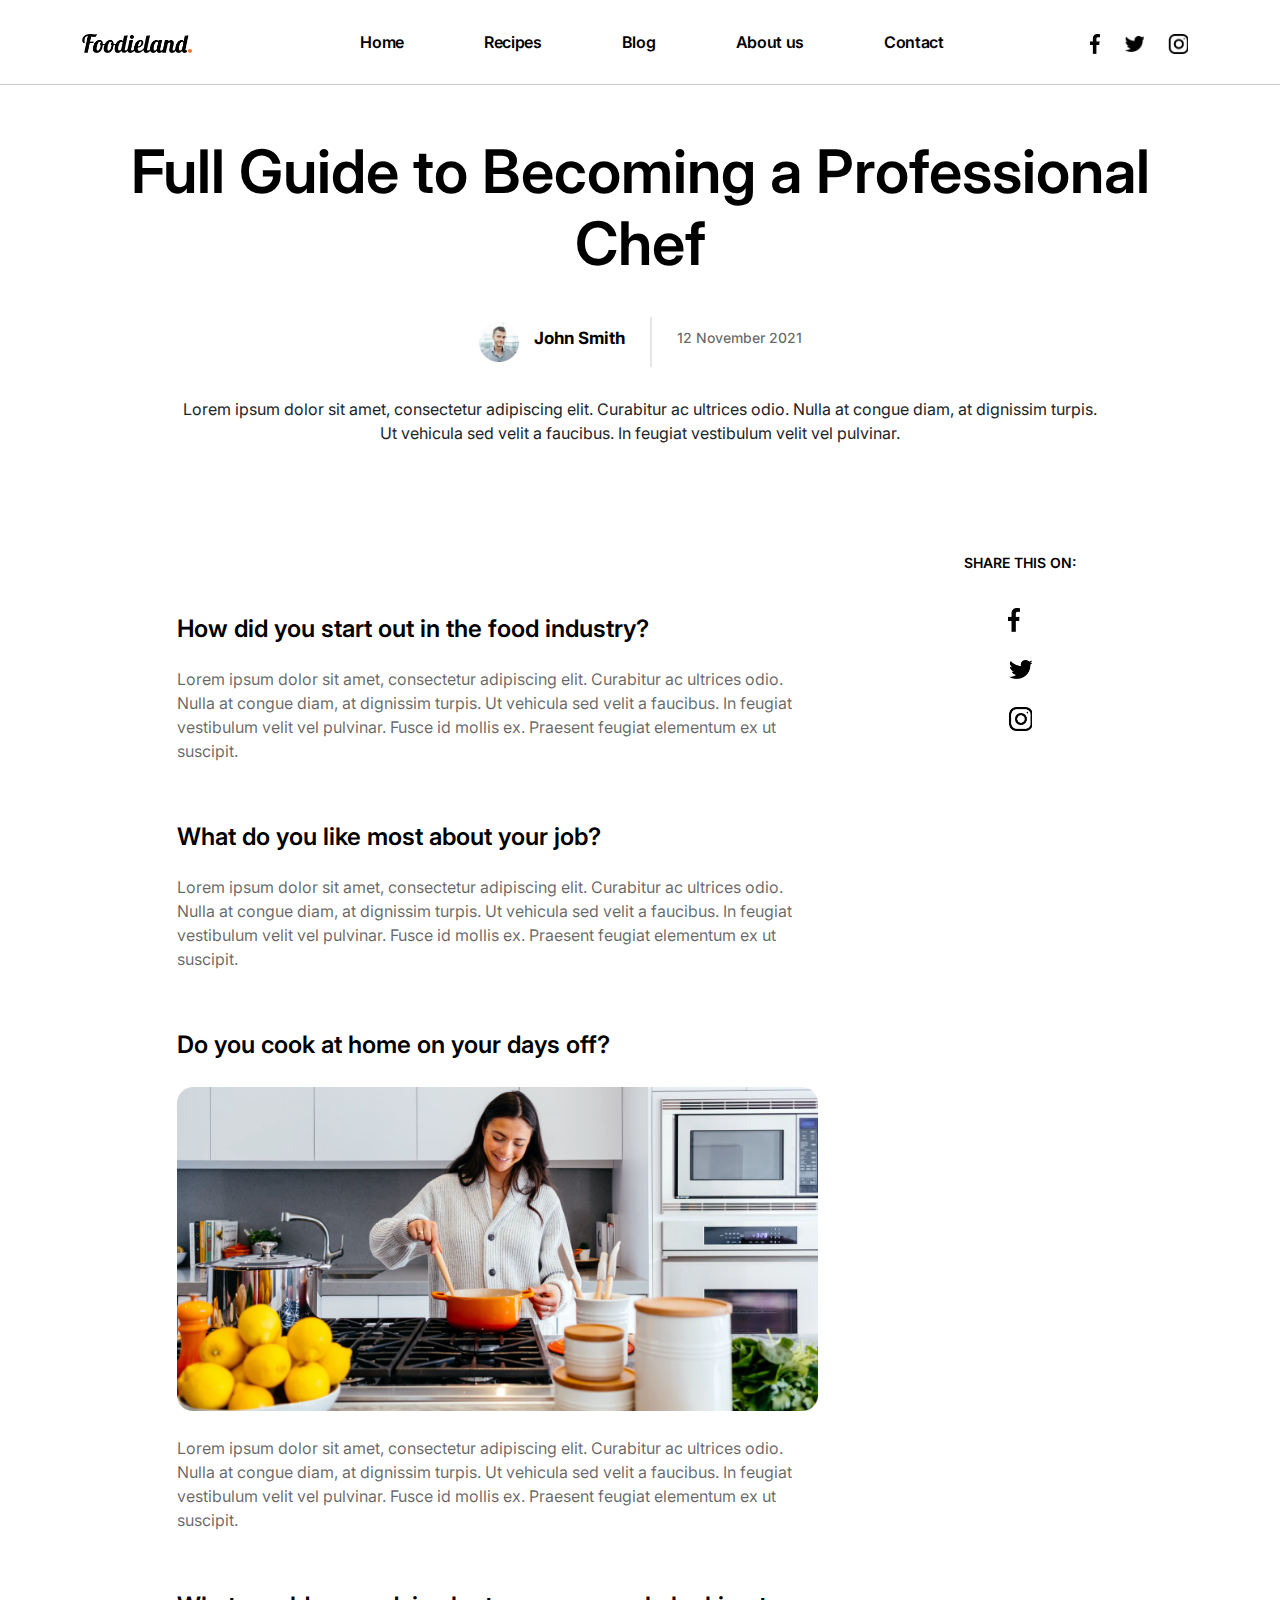
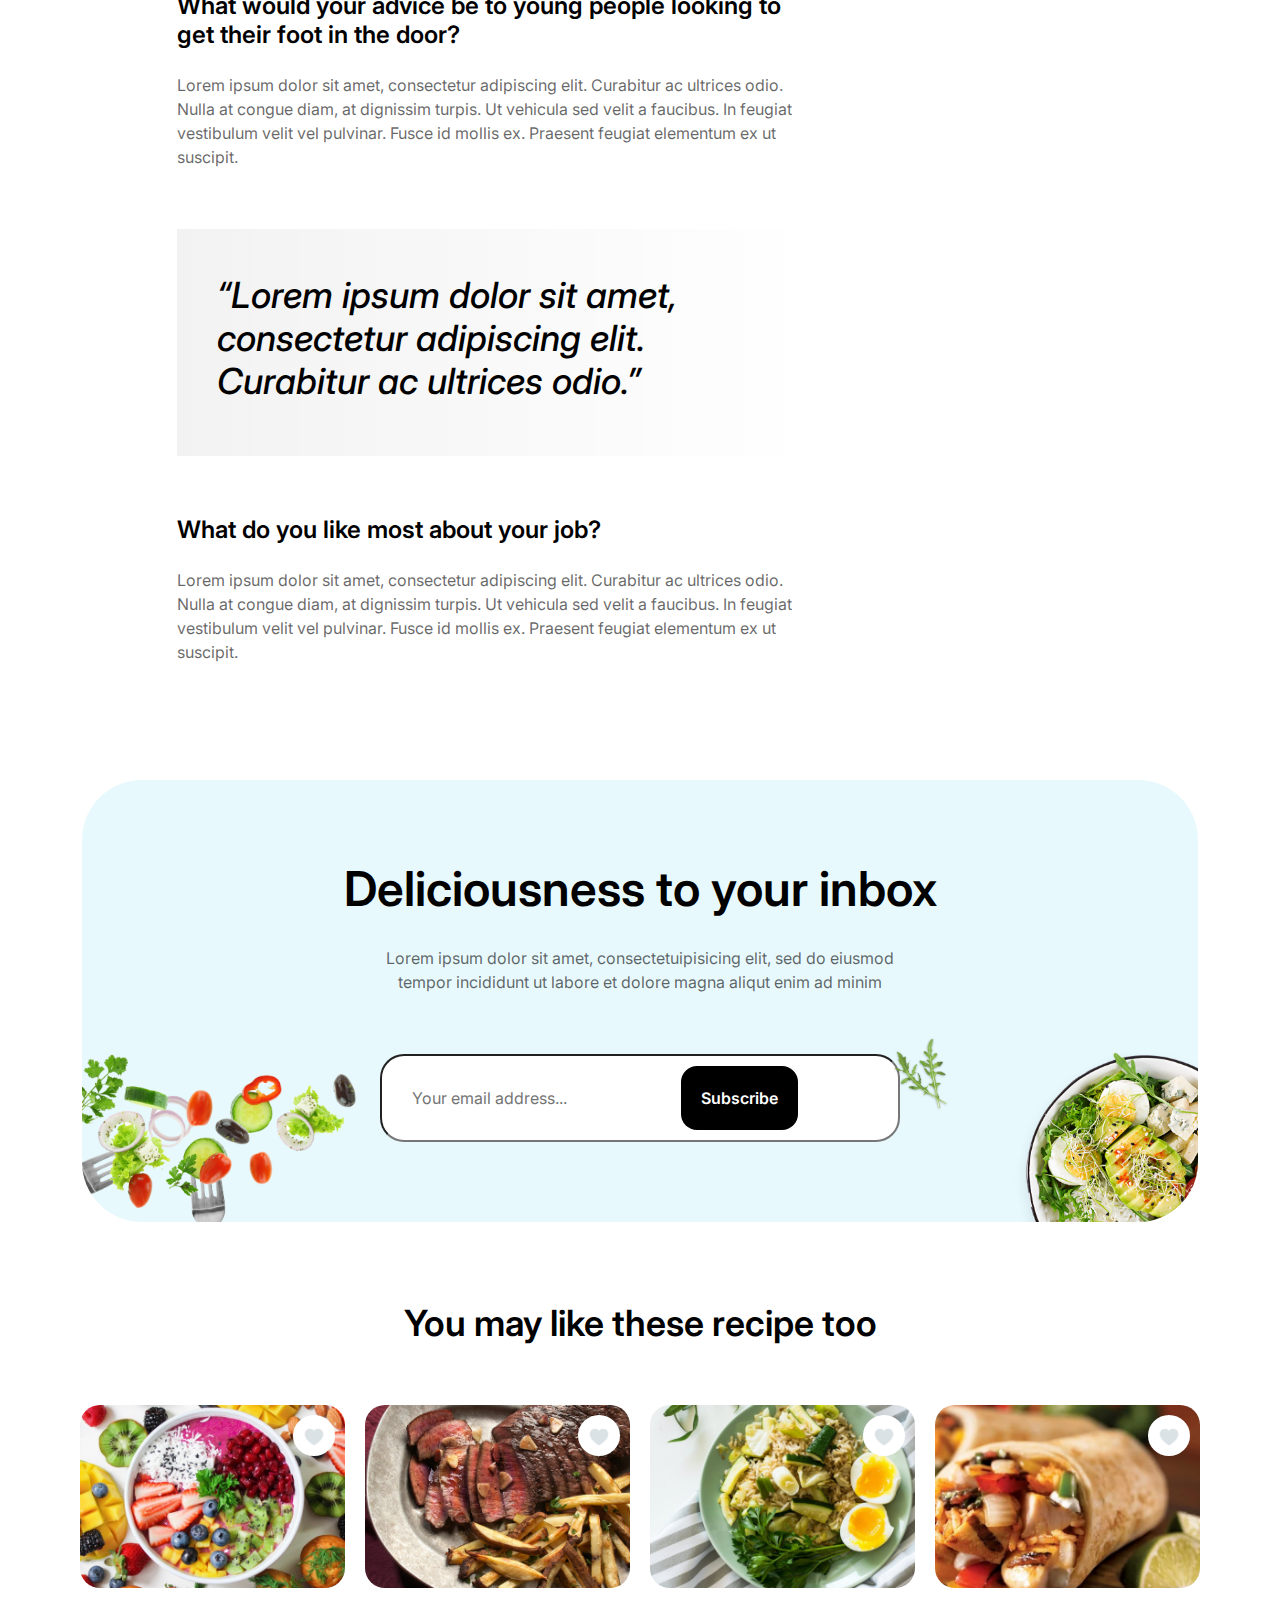
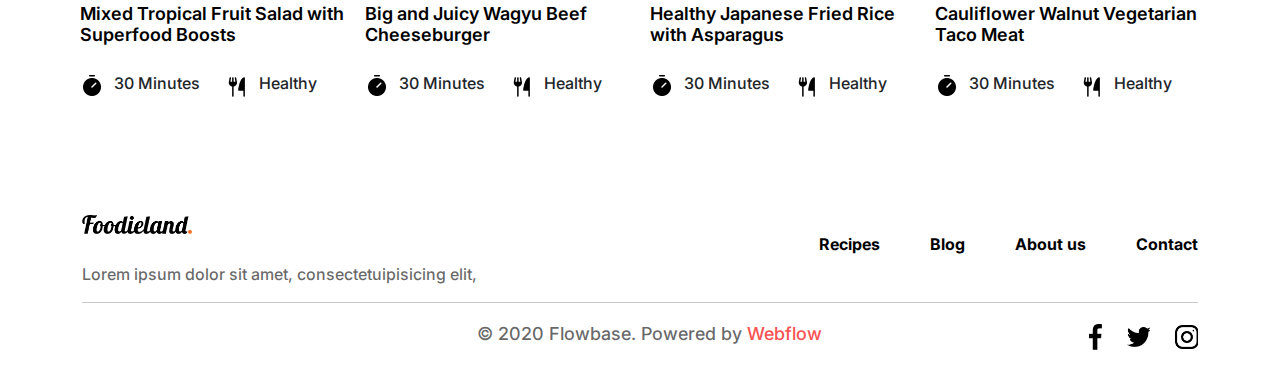
==== about.html @ f874d100 "Initialize commit" ====
<!DOCTYPE html>
<html lang="en">
<head>
    <meta charset="UTF-8">
    <meta http-equiv="X-UA-Compatible" content="IE=edge">
    <meta name="viewport" content="width=device-width, initial-scale=1.0">
    <title>Foodieland/About Us</title>
    <link href="https://unpkg.com/aos@2.3.1/dist/aos.css" rel="stylesheet">
    <link rel="stylesheet" href="./css/bootstrap.min.css">
    <link rel="stylesheet" href="./css/main.css">
</head>
<body>
    <!-- Navbar Section -->
    <nav id="navbar-section">
        <div class="container">
            <div class="navbar-part">
                <div class="navbar-logo">
                    <a href="#"><img src="./images/main-logo.png" alt=""></a>
                </div>
                <div class="navbar-items-full">
                    <ul>
                        <li>
                            <a href="index.html">Home</a>
                        </li>
                        <li>
                            <a href="recipe.html">Recipes</a>
                        </li>
                        <li>
                            <a href="blog.html">Blog</a>
                        </li>
                        <li>
                            <a href="about.html">About us</a>
                        </li>
                        <li>
                            <a href="contact.html">Contact</a>
                        </li>
                    </ul>
                </div>
                <div class="navbar-icons">
                    <img src="./images/icon-facebook.png" alt="">
                    <img src="./images/icon-twitter.png" alt="">
                    <img src="./images/icon-instagram.png" alt="">
                </div>
            </div>
        </div>
        <hr>
    </nav>
    <!-- End of Navbar Section -->
    <!-- About Hero Section -->
    <section id="about-hero-section">
        <div class="container">
            <div class="about-hero-part">
                <h2>Full Guide to Becoming a Professional Chef</h2>
                <div class="blog-list-boxes-text-past">
                    <div class="blog-list-boxes-text-photo-side">
                    <img src="./images/john-smith.png" alt="">
                    <h5>John Smith</h5>
                    </div>
                    <span></span>
                    <h6>12 November 2021</h6>
                </div>
                <p class="col-md-10">Lorem ipsum dolor sit amet, consectetur adipiscing elit. Curabitur ac ultrices odio. Nulla at congue diam, at dignissim turpis. Ut vehicula sed velit a faucibus. In feugiat vestibulum velit vel pulvinar.</p>
                <img class="men-cooking-big" src="./images/man-cooking-big-photo.png" alt="">
            </div>
        </div>
    </section>
    <!-- End of About Hero Section -->
    <!-- About Underhero Section -->
    <section id="about-underhero-section">
        <div class="container">
            <div class="about-underhero-part row">
                <div class="col-lg-1"></div>
                <div class="about-underhero-part-left col-lg-7">
                    <div class="about-underhero-part-left-full-box">
                        <div class="about-underhero-part-left-box">
                            <h2>How did you start out in the food industry?</h2>
                            <p>Lorem ipsum dolor sit amet, consectetur adipiscing elit. Curabitur ac ultrices odio. Nulla at congue diam, at dignissim turpis. Ut vehicula sed velit a faucibus. In feugiat vestibulum velit vel pulvinar. Fusce id mollis ex. Praesent feugiat elementum ex ut suscipit.</p>
                        </div>
                        <div class="about-underhero-part-left-box">
                            <h2>What do you like most about your job?</h2>
                            <p>Lorem ipsum dolor sit amet, consectetur adipiscing elit. Curabitur ac ultrices odio. Nulla at congue diam, at dignissim turpis. Ut vehicula sed velit a faucibus. In feugiat vestibulum velit vel pulvinar. Fusce id mollis ex. Praesent feugiat elementum ex ut suscipit.</p>
                        </div>
                        <div class="about-underhero-part-left-box">
                            <h2>Do you cook at home on your days off?</h2>
                            <img src="./images/woman-cooking-photo.png" alt="">
                            <p>Lorem ipsum dolor sit amet, consectetur adipiscing elit. Curabitur ac ultrices odio. Nulla at congue diam, at dignissim turpis. Ut vehicula sed velit a faucibus. In feugiat vestibulum velit vel pulvinar. Fusce id mollis ex. Praesent feugiat elementum ex ut suscipit.</p>
                        </div>
                        <div class="about-underhero-part-left-box">
                            <h2>What would your advice be to young people looking to get their foot in the door?</h2>
                            <p>Lorem ipsum dolor sit amet, consectetur adipiscing elit. Curabitur ac ultrices odio. Nulla at congue diam, at dignissim turpis. Ut vehicula sed velit a faucibus. In feugiat vestibulum velit vel pulvinar. Fusce id mollis ex. Praesent feugiat elementum ex ut suscipit.</p>
                        </div>
                        <div class="about-underhero-part-left-box about-aforizm">
                            <h3>“Lorem ipsum dolor sit amet, consectetur adipiscing elit. Curabitur ac ultrices odio.”</h3>
                        </div>
                        <div class="about-underhero-part-left-box">
                            <h2>What do you like most about your job?</h2>
                            <p>Lorem ipsum dolor sit amet, consectetur adipiscing elit. Curabitur ac ultrices odio. Nulla at congue diam, at dignissim turpis. Ut vehicula sed velit a faucibus. In feugiat vestibulum velit vel pulvinar. Fusce id mollis ex. Praesent feugiat elementum ex ut suscipit.</p>
                        </div>
                    </div>
                </div>
                <div class="about-underhero-part-right col-lg-4">
                    <h2>SHARE THIS ON:</h2>
                    <div class="about-three-icons">
                        <img src="./images/icon-facebook.png" alt="">
                        <img src="./images/icon-twitter.png" alt="">
                        <img src="./images/icon-instagram.png" alt="">
                    </div>
                </div>
            </div>
        </div>
    </section>
    <!-- End of About Underhero Section -->
    <!-- Main Over Footer -->
    <section id="main-over-footer-section">
        <div class="container">
            <div class="main-over-footer-part">
                <div class="main-over-footer-part-full">
                    <h2>Deliciousness to your inbox</h2>
                    <p class="col-lg-6">Lorem ipsum dolor sit amet, consectetuipisicing elit, sed do eiusmod tempor incididunt ut labore et dolore magna aliqut enim ad minim </p>
                    <div class="main-over-footer-part-input-box">
                        <input type="text" placeholder="Your email address...">
                        <a href="#">Subscribe</a>
                    </div>
                    <div class="main-over-footer-part-photo">
                        <img src="./images/over-footer-left.png" alt="">
                        <img src="./images/over-footer-barg.png" alt="">
                        <img src="./images/over-footer-right.png" alt="">
                    </div>
                </div>
            </div>
        </div>
    </section>
    <!-- End of Main Over Footer -->
    <!-- Main Delicious Recipe Section -->
     <section id="main-delicious-recipe-section">
        <div class="container">
            <div class="main-dilicious-recipe-part">
                <h2 class="recipe-main-delicious-text">You may like these recipe too</h2>
                <div class="main-delcious-food-box-full row">
                    <div class="main-delcious-food-box col-md-6 col-lg-3">
                        <div class="main-delcious-food-box-photo">
                            <img class="main-food-coll-photo" src="./images/delicious-img-1.png" alt="">
                            <div class="main-delcious-food-box-photo-like-icon" id="imgbtn2">
                                <img class="main-delcious-food-box-photo-like-photo" src="./images/heart-icon.png" alt="">
                            </div>
                        </div>
                        <h2>Mixed Tropical Fruit Salad with Superfood Boosts </h2>
                        <div class="main-delcious-food-box-icons-box-full">
                            <div class="main-delcious-food-box-icons-box-full-box">
                                <img src="./images/icon-timer.png" alt="">
                                <h6>30 Minutes</h6>
                            </div>
                            <div class="main-delcious-food-box-icons-box-full-box">
                                <img src="./images/icon-fork-knife.png" alt="">
                                <h6>Healthy</h6>
                            </div>
                        </div>
                    </div>
                    <div class="main-delcious-food-box col-md-6 col-lg-3">
                        <div class="main-delcious-food-box-photo">
                            <img class="main-food-coll-photo" src="./images/delicious-img-2.png" alt="">
                            <div class="main-delcious-food-box-photo-like-icon" id="imgbtn2">
                                <img class="main-delcious-food-box-photo-like-photo" src="./images/heart-icon.png" alt="">
                            </div>
                        </div>
                        <h2>Big and Juicy Wagyu Beef Cheeseburger</h2>
                        <div class="main-delcious-food-box-icons-box-full">
                            <div class="main-delcious-food-box-icons-box-full-box">
                                <img src="./images/icon-timer.png" alt="">
                                <h6>30 Minutes</h6>
                            </div>
                            <div class="main-delcious-food-box-icons-box-full-box">
                                <img src="./images/icon-fork-knife.png" alt="">
                                <h6>Healthy</h6>
                            </div>
                        </div>
                    </div>
                    <div class="main-delcious-food-box col-md-6 col-lg-3">
                        <div class="main-delcious-food-box-photo">
                            <img class="main-food-coll-photo" src="./images/delicious-img-3.png" alt="">
                            <div class="main-delcious-food-box-photo-like-icon" id="imgbtn2">
                                <img class="main-delcious-food-box-photo-like-photo" src="./images/heart-icon.png" alt="">
                            </div>
                        </div>
                        <h2>Healthy Japanese Fried Rice with Asparagus</h2>
                        <div class="main-delcious-food-box-icons-box-full">
                            <div class="main-delcious-food-box-icons-box-full-box">
                                <img src="./images/icon-timer.png" alt="">
                                <h6>30 Minutes</h6>
                            </div>
                            <div class="main-delcious-food-box-icons-box-full-box">
                                <img src="./images/icon-fork-knife.png" alt="">
                                <h6>Healthy</h6>
                            </div>
                        </div>
                    </div>
                    <div class="main-delcious-food-box col-md-6 col-lg-3">
                        <div class="main-delcious-food-box-photo" >
                            <img class="main-food-coll-photo" src="./images/delicious-img-4.png" alt="">
                            <div class="main-delcious-food-box-photo-like-icon" id="imgbtn2" >
                                <img class="main-delcious-food-box-photo-like-photo" src="./images/heart-icon.png" alt="">
                            </div>
                        </div>
                        <h2>Cauliflower Walnut Vegetarian Taco Meat</h2>
                        <div class="main-delcious-food-box-icons-box-full">
                            <div class="main-delcious-food-box-icons-box-full-box">
                                <img src="./images/icon-timer.png" alt="">
                                <h6>30 Minutes</h6>
                            </div>
                            <div class="main-delcious-food-box-icons-box-full-box">
                                <img src="./images/icon-fork-knife.png" alt="">
                                <h6>Healthy</h6>
                            </div>
                        </div>
                    </div>
                </div>
            </div>
        </div>
    </section>
    <!-- End of Main Delicious Recipe Section -->
    <!-- Footer Section -->
    <footer id="footer-section">
        <div class="container">
            <div class="footer-part">
                <div class="footer-part-up">
                    <div class="footer-part-up-left">
                        <a href="index.html"><img src="./images/main-logo.png" alt=""></a>
                        <h4>Lorem ipsum dolor sit amet, consectetuipisicing elit, </h4>
                    </div>
                    <div class="footer-part-up-right">
                        <ul>
                            <li>
                                <a href="recipe.html">Recipes</a>
                            </li>
                            <li>
                                <a href="blog.html">Blog</a>
                            </li>
                            <li>
                                <a href="about.html">About us</a>
                            </li>
                            <li>
                                <a href="contact.html">Contact</a>
                            </li>
                        </ul>
                    </div>
                </div>
                <hr>
                <div class="footer-part-down">
                    <span></span>
                    <span></span>
                    <h2>© 2020 Flowbase. Powered by <span>Webflow</span></h2>
                    <div class="footer-part-down-icons">
                        <img src="./images/icon-facebook.png" alt="">
                        <img src="./images/icon-twitter.png" alt="">
                        <img src="./images/icon-instagram.png" alt="">
                    </div>
                </div>
            </div>
        </div>
    </footer>
    <!-- End of Footer Section -->
    









    <script src="https://unpkg.com/aos@2.3.1/dist/aos.js"></script>
    <script>
        AOS.init({
            duration: 2400,
        });
    </script>
    <script src="./js/bootstrap.bundle.min.js"></script>
    <script src="./js/main.js"></script>
</body>
</html>
---- css/main.css ----
@import url('https://fonts.googleapis.com/css2?family=Inter:wght@100;200;300;400;500;600;700;800;900&display=swap');

* {
    margin: 0;
    padding: 0;
    box-sizing: border-box;
}

body {
    font-family: 'Inter', sans-serif;
    font-style: normal;
    font-weight: 400;
}

           /* FIRST PAGE START HOME PAGE */
/* Navbar Section */
.navbar-part {
    display: flex;
    align-items: center;
    justify-content: space-between;
    padding: 30px 0 30px 0 ;
}

.navbar-logo img {
    width: 110px;
}

.navbar-items-full ul {
    display: flex;
    align-items: center;
    margin: 0;
}

.navbar-items-full ul li {
    list-style-type: none;
    padding: 0 40px;
}

.navbar-items-full ul li a {
    text-decoration: none;
    font-weight: 600;
    font-size: 16px;
    line-height: 19px;
    letter-spacing: -0.02em;
    color: #000;
    transition: .5s
}

.navbar-items-full ul li a:hover {
    letter-spacing: 1px;
    background: #000;
    color: #fff;
    padding: 10px 20px;
    border-radius: 10px;
}

.navbar-icons img {
    width: 20px;
    margin: 0 10px;
}

.navbar-icons img:first-child {
    width: 10px;
}

#navbar-section hr {
    margin: 0;
}

@media (max-width:767px) {
    .navbar-part {
        flex-direction: column;
        padding: 10px 0 20px 0 ;
    }
    
    .navbar-logo img {
        width: 200px;
    }
    
    .navbar-items-full ul {
        padding: 15px 0;
        flex-direction: column
    }
    
    .navbar-items-full ul li {
        padding: 0 10px;
    }
    
    .navbar-items-full ul li a:hover {
        letter-spacing:none;
        padding: 5px 8px;
    }
}

@media (min-width:768px) and (max-width:1080px) {
    .navbar-part {
        flex-direction: column;
    }
    
    .navbar-logo img {
        width: 220px;
    }
    
    .navbar-items-full ul {
        margin: 20px 0 20px 0;
    }
    
    .navbar-items-full ul li {
        padding: 0 37px;
    }
    
    .navbar-items-full ul li a:hover {
        padding: 10px 10px;
    }
    
    .navbar-icons img {
        margin: 0 25px;
    }
}
/* End of Navbar Section */
/* Hero Section */
#hero-section {
    padding-top: 50px;
}

.hero-part {
    position: relative; 
    background: #E7FAFE;
    border-radius: 60px;
}

.round-hero-image {
    width: 160px;
    height: 130px;
    position: absolute;
    left: 45%;
    top: 40px;
}

.hero-part-left {
    padding: 50px 0 0 50px;
}

.hot-recipe-hero-left {
    display: flex;
    align-items: center;
    background: #fff;
    border-radius: 20px;
    width: 150px;
    padding: 10px 15px;
}

.hot-recipe-hero-left img {
    width: 24px;
    margin-right: 10px;
}

.hot-recipe-hero-left h6 {
    font-weight: 600;
    font-size: 14px;
    color: #000000;
    margin-top: 5px;
}

.hero-part-left h2 {
    font-weight: 600;
    font-size: 64px;
    color: #000000;
    padding: 30px 0 20px 0;
}

.hero-part-left p {
    font-size: 16px;
    color: rgba(0, 0, 0, 0.6);
    margin: 0;
}

.two-icons-full-hero-left {
    display: flex;
    align-items: center;
    padding: 20px 0 100px 0;
}

.two-icons-full-hero-left img {
    width: 24px;
    margin-right: 10px;;
}

.icon-text-hero {
    display: flex;
    align-items: center;
    background: rgba(0, 0, 0, 0.05);
    border-radius: 30px;
    padding: 10px 20px;
    transition: .3s
}

.icon-text-hero:hover {
    background: rgba(0, 0, 0, 0.2);
}

.icon-text-hero h6 {
    font-weight: 500;
    font-size: 14px;
    color: rgba(0, 0, 0, 0.6);
    margin-top: 5px;
}

.icon-text-hero:last-child {
    margin-left: 20px
}

.hero-left-past {
    display: flex;
    justify-content: space-between;
    align-items: center;
}

.person-box {
    display: flex;
    align-items: center;
}

.person-box img {
    width: 60px;
    margin-right: 20px;;
}

.person-box h3 {
    font-weight: 700;
    font-size: 16px;
    color: #000000;
}

.person-box h5 {
    font-weight: 500;
    font-size: 14px;
    color: rgba(0, 0, 0, 0.6);
}

.view-recipe-hero-right {
    background: #000;
    display: flex;
    align-items: center;
    padding: 15px 30px;
    border-radius: 16px;
    margin-right: 50px;;
}

.view-recipe-hero-right h3 {
    font-weight: 600;
    font-size: 14px;
    color: #FFFFFF;
    margin-top: 5px;
}

.view-recipe-hero-right img {
    width: 24px;
    margin-left: 10px;
}

.hero-part-right img {
    width: 660px;
}

@media(max-width:767px) {
    #hero-section {
        padding-top: 20px;
    }
    
    .hero-part {
        height: 950px;
    }
    
    .round-hero-image {
        width: 130px;
        height: 100px;
        left: 65%;
        top: 30px;
    }
    
    .hero-part-left {
        padding: 40px 0 0 20px;
    }
    
    .hero-part-left h2 {
        font-size: 44px;
        padding: 60px 0 20px 0;
    }
    
    .two-icons-full-hero-left {
        padding: 20px 0 50px 0;
    }
    
    .view-recipe-hero-right {
        padding: 10px 10px;
        margin-right: 20px;;
    }
    
    .hero-part-right img {
        width: 100%;
        border-radius: 50px;
        margin-top: 30px;
    }
}

@media(min-width:768px) and (max-width:1080px) {
    #hero-section {
        padding-top: 30px;
    }

    .hero-part {
        height: 1340px;
    }
    
    .round-hero-image {
        width: 140px;
        height: 120px;
        left: 78%;
        top: 30px;
    }
    
    .hero-part-left {
        padding: 50px 0 0 30px;
    }
    
    .hero-part-left p {
        font-size: 20px;
    }
    
    .two-icons-full-hero-left {
        padding: 35px 0 50px 0;
    }
    
    .person-box h3 {
        font-size: 18px;
    }
    
    .person-box h5 {
        font-size: 16px;
    }
    .hero-part-right img {
        width: 100%;
        border-radius: 50px;
        margin-top: 20px;
    }
}
/* End of Hero Section */
/* Main Category Section */
#main-category-section {
    padding-top: 80px;
}

.main-category-top-texts {
    display: flex;
    align-items: center;
    justify-content: space-between;
}

.main-category-top-texts h2 {
    font-weight: 600;
    font-size: 48px;
    color: #000000;
}

.main-category-top-texts a {
    font-weight: 600;
    font-size: 16px;
    color: #000000;
    text-decoration: none;
    background: #E7F9FD;
    padding: 20px 25px;
    border-radius: 16px;
    transition: .5s
}

.main-category-top-texts a:hover {
    background: rgba(0, 0, 0, 0.3);
    color: #fff;
    letter-spacing: 0.5px;
}

.category-img-text-box-full{
    display: flex;
    align-items: center;
    justify-content: space-between;
    padding-top: 60px;

}
.category-img-text-box {
    padding: 0px 20px;
    border-radius: 30px;
    width: 170px;
    transition: .5s
}

.category-img-text-box:hover {
    transform: translateY(-30px)
}

.category-img-text-box:nth-child(1) {
    background: linear-gradient(180deg, rgba(112, 130, 70, 0) 0%, rgba(112, 130, 70, 0.1) 100%);
}
.category-img-text-box:nth-child(1):hover {
    background: linear-gradient(180deg, rgba(112, 130, 70, 0) 0%, rgba(112, 130, 70, 0.5) 100%);
}

.category-img-text-box:nth-child(2) {
    background: linear-gradient(180deg, rgba(108, 198, 63, 0) 0%, rgba(108, 198, 63, 0.1) 100%);
}
.category-img-text-box:nth-child(2):hover {
    background: linear-gradient(180deg, rgba(108, 198, 63, 0) 0%, rgba(108, 198, 63, 0.5) 100%);
}

.category-img-text-box:nth-child(3) {
    background: linear-gradient(180deg, rgba(204, 38, 27, 0) 0%, rgba(204, 38, 27, 0.1) 100%);
}
.category-img-text-box:nth-child(3):hover {
    background: linear-gradient(180deg, rgba(204, 38, 27, 0) 0%, rgba(204, 38, 27, 0.5) 100%);
}

.category-img-text-box:nth-child(4) {
    background: linear-gradient(180deg, rgba(240, 158, 0, 0) 0%, rgba(240, 158, 0, 0.1) 100%);
}
.category-img-text-box:nth-child(4):hover {
    background: linear-gradient(180deg, rgba(240, 158, 0, 0) 0%, rgba(240, 158, 0, 0.5) 100%);
}

.category-img-text-box:nth-child(5) {
    background: linear-gradient(180deg, rgba(0, 0, 0, 0) 0%, rgba(0, 0, 0, 0.05) 100%);
}
.category-img-text-box:nth-child(5):hover {
    background: linear-gradient(180deg, rgba(0, 0, 0, 0) 0%, rgba(0, 0, 0, 0.5) 100%);
}

.category-img-text-box:nth-child(6) {
    background: linear-gradient(180deg, rgba(0, 0, 0, 0) 0%, rgba(0, 0, 0, 0.05) 100%);
}
.category-img-text-box:nth-child(6):hover {
    background: linear-gradient(180deg, rgba(0, 0, 0, 0) 0%, rgba(0, 0, 0, 0.5) 100%);
}

.category-img-text-box img {
    width: 100px;
    display: flex;
    justify-content: flex-end;
    margin: 0 auto;
}

.category-img-text-box h6 {
    font-weight: 600;
    font-size: 18px;
    color: #000000;
    padding-top: 40px;
    text-align: center;
}

@media(max-width:767px) {
    #main-category-section {
        padding-top: 30px;
    }
    
    .main-category-top-texts {
        flex-direction: column;
    }
    
    .main-category-top-texts h2 {
        padding-bottom: 20px;
        font-size: 45px;
    }

    .category-img-text-box-full{
        padding-top: 0px;
    
    }
    .category-img-text-box {
        width: 150px;
        margin: 35px 20px 0 20px;
    }
    
    .category-img-text-box:hover{
        transform: translateY(0)
    }

    .category-img-text-box img {
        width: 100px;
        display: flex;
        justify-content: flex-end;
        margin: 0 auto;
    }
    
    .category-img-text-box h6 {
        font-weight: 600;
        font-size: 18px;
        color: #000000;
        padding-top: 40px;
        text-align: center;
    }
}

@media(min-width:767px) and (max-width:1080px) {
    #main-category-section {
        padding-top: 50px;
    }
    
    .main-category-top-texts h2 {
        font-size: 40px;
    }
    
    .category-img-text-box-full{
        padding-top: 10px;
    
    }
    .category-img-text-box {
        width: 30%;
        margin-top: 70px;
    }
    
    .category-img-text-box:hover {
        transform: translateY(0)
    }
}
/* End of Main Category Section */
/* Main Food Collection Section */
#main-food-collection-section {
    padding-top: 80px;
}

.main-food-collection-top-text {
    text-align: center;
    display: flex;
    justify-content: center;
}

.main-food-collection-top-text h2 {
    font-weight: 600;
    font-size: 48px;
    color: #000000;
}

.main-food-collection-top-text p {
    font-size: 16px;
    color: rgba(0, 0, 0, 0.6);
    padding: 10px 0 0 0;
}

.main-food-collection-list-full {
    padding-top: 20px;
    display: flex;
    justify-content: space-between
}

.main-food-collection-list-box {
    background: #E7F9FD;
    position: relative;
    width: 395px;
    background: linear-gradient(180deg, rgba(231, 249, 253, 0) 0%, #E7F9FD 100%);
    border-radius: 30px;
    margin-top: 40px;
} 

.main-food-collection-list-box:nth-child(6) {
    background: none;
}

.main-food-collection-list-box-like-icon {
    background: #fff;
    padding: 10px;
    border-radius: 50%;
    display: inline-block;
    position: absolute;
    top: 12px;
    right: 23px;
}

.like-icon{
    width: 24px !important;
}

.main-food-collection-list-box h2 {
    font-weight: 600;
    font-size: 24px;
    color: #000000;
    padding: 15px 0 0px 0 ;
}

.main-food-coll-photo {
    width: 370px;
    border-radius: 20px;
}

.maind-food-coll-ads-img {
    width: 395px;
    height: 395px;
}

.main-food-collection-list-box-icon-text-box-full {
    display: flex;
    align-items: center;
}

.main-food-collection-list-box-icon-text-box {
    display: flex;
    align-items: center;
    padding: 10px 0 20px 0 
}

.main-food-collection-list-box-icon-text-box:nth-child(2) {
    margin-left: 30px;
}

.main-food-collection-list-box-icon-text-box img {
    width: 24px;
    margin-right: 10px;
}

.main-food-collection-list-box-icon-text-box h6 {
    font-weight: 500;
    font-size: 14px;
    color: rgba(0, 0, 0, 0.6);
    margin-top: 5px;
}

@media(max-width:767px) {
    .main-food-collection-list-full {
        padding-top: 0px;
    }

    .main-food-collection-list-box:nth-child(6) {
        display: none;
    }

    .main-food-collection-top-text h2 {
        font-size: 46px;
    }
}

@media(min-width:768px) and (max-width:1080px) {
    #main-food-collection-section {
        padding-top: 60px;
    }
    
    .main-food-collection-top-text p {
        padding: 20px 0 0 0;
    }
    
    .main-food-collection-list-full {
        padding-top: 0px;
    }
    
    .main-food-collection-list-box {
        width: 48%;
    } 
    
    .main-food-collection-list-box:nth-child(6) {
        display: none;
    }
    
    .main-food-collection-list-box img {
        width: 100%;
    }
    
    .main-food-collection-list-box-icon-text-box img {
        width: 24px;
    }
}
/* End of Main Food Collection Section */
/* Main Text Photo Section */
#main-text-photo-section {
    padding-top: 80px
}

.main-text-photo-part {
    display: flex;
    align-items: center;
}
.main-text-photo-part-left h2 {
    font-weight: 600;
    font-size: 50px;
    color: #000000;
    margin: 0;
}

.main-text-photo-part-left p {
    font-size: 16px;
    color: rgba(0, 0, 0, 0.6);
    margin: 20px 0 70px 0 ;
}

.main-text-photo-part-left a {
    background: #000;
    text-decoration: none;
    color: #fff;
    padding: 20px 50px;
    border-radius: 16px;
    font-size: 14px;
    font-weight: 600;
    transition: .5s
}

.main-text-photo-part-left a:hover {
    background: #494d4e49;
    color: #000;
    font-weight: 900

}

.main-text-photo-part-right {
    background: linear-gradient(180deg, rgba(231, 249, 253, 0) 0%, #E7F9FD 100%);
    border-radius: 30px;
    position: relative;
    padding:  0 50px;
}

.main-text-photo-part-right-main-image img{
    width: 600px ;
}

.main-text-photo-part-right-absolute-images img {
    position: absolute;
}

.main-text-photo-part-right-absolute-images img:nth-child(1) {
    top: 100px;
    left: 120px;
    width: 70px;
}
.main-text-photo-part-right-absolute-images img:nth-child(2) {
    top: 30%;
    right: 30px;
    width: 70px;
}
.main-text-photo-part-right-absolute-images  img:nth-child(3) {
    top: 105px;
    right: 140px;
    width: 50px;
}
.main-text-photo-part-right-absolute-images img:nth-child(4) {
    width: 50px;
    bottom: 15%;
    left: -15px;;
}

@media(max-width:767px) {
    #main-text-photo-section {
        padding-top: 30px
    }

    .main-text-photo-part-left{
        text-align: center
    }

    .main-text-photo-part-left h2 {
        font-size: 35px;
    }
    
    .main-text-photo-part-left p {
        margin: 20px 0 50px 0 ;
    }

    .main-text-photo-part-left a {
        padding: 15px 30px;
    }

    .main-text-photo-part-right {
        margin-top: 30px;
    }
    
    .main-text-photo-part-right-main-image img{
        width: 100% 
    }

    .main-text-photo-part-right-absolute-images img:nth-child(1) {
        top: 20px;
        left: 50px;
        width: 50px;
    }
    .main-text-photo-part-right-absolute-images img:nth-child(2) {
        top: 40%;
        right: 30px;
        width: 40px;
    }
    .main-text-photo-part-right-absolute-images  img:nth-child(3) {
        top: 25px;
        right: 70px;
        width: 40px;
    }
    .main-text-photo-part-right-absolute-images img:nth-child(4) {
        width: 40px;
        bottom: 10%;
        left: 40px;
    }   
}

@media(min-width:768px) and (max-width:1080px) {
    #main-text-photo-section {
        padding-top: 50px
    }

    .main-text-photo-part {
        text-align: center;
    }
    
    .main-text-photo-part-left p {
        margin: 20px 0 60px 0 ;
        font-size: 24px;
    }
    
    .main-text-photo-part-left a {
        font-size: 18px;
    }
    
    .main-text-photo-part-right {
        margin-top: 30px;
    }

    .main-text-photo-part-right-absolute-images img:nth-child(2) {
        top: 40%;
    }

    .main-text-photo-part-right-absolute-images img:nth-child(4) {
        left: 40px;;
    }
}
/* End of Main Text Photo Section */
/* Main Insta Section */
#main-insta-section {
    margin-top: 50px;
    padding:50px 0;
    background: linear-gradient(180deg, rgba(231, 249, 253, 0) 0%, #E7F9FD 100%);
}

.main-insta-part-top-text h2 {
    font-weight: 600;
    font-size: 48px;
    color: #000000;
    text-align: center
}

.main-insta-part-top-text p {
    font-size: 16px;
    color: rgba(0, 0, 0, 0.6);
    text-align: center;
    padding-top: 20px;
    margin: 0 auto;
}

.main-insta-full-box {
    padding-top: 50px;
}

.main-insta-acc-name {
    display: flex;
    align-items: flex-start;
    justify-content: space-between;
    background: #fff;
}

.main-insta-acc-name-left{
    display: flex;
    align-items: center;
}

.main-insta-acc-name-left img {
    width: 30px;
    margin-left: 10px;
}

.main-insta-acc-name-left-texts-full {
    display: flex;
    align-items: flex-start;
    margin: 8px 0 0 10px;
}

.main-insta-acc-name-left-text h6{
    font-weight: 600;
    font-size: 10.0533px;
    color: #262626;
}

.main-insta-acc-name-left h5 {
    font-size: 8.50667px;
    color: #262626;
}

.main-insta-acc-name-left-texts-full img {
    width: 10px;
    margin-left: 3px;
}

.main-insta-acc-name-right h2{
    font-size: 18px;
    margin:5px 10px 0 0;
}

.main-insta-main-photo {
    position: relative;
}

.main-insta-main-photo img {
    width: 100%;
}

.main-insta-main-photo h6 {
    position: absolute;
    top: 10px;
    right: 5px;
    background: rgba(18, 18, 18, 0.7);
    border-radius: 10.0533px;
    color: #fff;
    font-size: 11px;
    padding: 5px 10px;
    font-weight: 300;
}

.main-insta-main-photo-under-box {
    background: #fff;
    padding: 10px;
}

.main-insta-main-photo-under-box-icons {
    display: flex;
    align-items: center;
    justify-content: space-between;
    padding-top: 5px;
}

.main-insta-main-photo-under-box-icons img {
    width: 18px;
}

.main-insta-main-photo-under-box-icons-left img {
    margin-right: 7px;
}

.main-insta-main-photo-under-box-icons-middle {
    display: flex;
    align-items: center;
    margin-left: -50px;
}

.three-box, .three-box-blue {
    border-radius: 50%;
    padding: 3px;
    background: rgba(0, 0, 0, 0.15);
    margin: 0px 2px;
}

.three-box-blue {
    background: #3897F0;
}

.main-insta-main-photo-under-box-likes {
    display: flex;
    align-items: center;
    margin-top: 8px;
}

.main-insta-main-photo-under-box-likes img {
    width: 20px;
    margin-right: 10px;
}

.main-insta-main-photo-under-box-likes h5 {
    font-size: 12px;
    color: #262626;
    margin-top: 5px;
}

.main-insta-main-photo-under-box-likes h5 span {
    color: #000;
    font-weight: 700;
}

.main-insta-main-photo-under-box-texts p {
    font-weight: 600;
    font-size: 12px;
    color: #262626;
    padding: 7px 0 15px 0;
    margin: 0;
}

.main-insta-main-photo-under-box-texts p span {
    font-weight: 700;
    font-size: 13px
}

.main-insta-main-photo-under-box-texts h6 {
    font-size: 12px;
    color: rgba(0, 0, 0, 0.4);
}

.main-insta-past {
    display: flex;
    justify-content: center;
    padding-top: 80px;
}

.main-insta-past a{
    color: #fff;
    background: #000;
    padding: 20px 50px;
    text-decoration: none;
    border-radius: 16px;
    text-align: center;
    font-weight: 700;
    transition: .5s
}

.main-insta-past a:hover {
    background: #3897F0;
    color: #000;
}

.main-insta-past img {
    width: 22px;
    margin-left: 10px;
}

@media (max-width:767px) {
    #main-insta-section {
        margin-top: 20px;
        padding:20px 0 40px 0 ;
    }
    
    .main-insta-part-top-text h2 {
        font-size: 35px;
    }
    
    .main-insta-part-top-text p {
        padding-top: 10px;
    }
    
    .main-insta-full-box {
        padding-top: 10px;
    }
    
    .main-insta-box {
        margin-top: 30px;
    }
    
    .main-insta-acc-name-right h2{
        margin:5px 15px 0 0;
    }
    
    .main-insta-past {
        padding-top: 40px;
    }
    
    .main-insta-past a{
        padding: 20px 30px;
    }
}

@media(min-width:768px) and (max-width:1080px) {
    #main-insta-section {
        margin-top: 0px;
    }
    
    .main-insta-part-top-text p {
        font-size: 24px;
    }
    
    .main-insta-full-box {
        padding-top: 20px;
    }

    .main-insta-box {
        margin-top: 20px;
    }
    
    .main-insta-past {
        padding-top: 50px;
    }
    
    .main-insta-past a{
        padding: 25px 40px;
    }
}
/* End of Main Insta Section */
/* Main Delicious Recipe Section */
#main-delicious-recipe-section {
    margin-top: 80px;
}

.main-dilicious-recipe-part-main-category-top-texts {
    display: flex;
    align-items: center;
    justify-content: space-between
}

.main-dilicious-recipe-part-main-category-top-texts h2 {
    font-weight: 600;
    font-size: 40px;
    color: #000000;
}

.main-dilicious-recipe-part-main-category-top-texts p {
    font-size: 16px;
    color: rgba(0, 0, 0, 0.6);
}

.main-delcious-food-box-full  {
    margin-top: 20px;
}

.main-delcious-food-box-photo {
    position: relative;
}

.main-delcious-food-box-photo img {
    width: 100%;
    border-radius: 20px;
}

.main-delcious-food-box-photo-like-icon {
    background: #fff;
    padding: 8px 10px;
    border-radius: 50%;
    display: inline-block;
    position: absolute;
    top: 10px;
    right: 10px;
}

.main-delcious-food-box-photo-like-photo{
    width: 22px !important;
}

.main-delcious-food-box {
    margin-top: 30px;
    padding: 10px;
    transition: .5s
}

.main-delcious-food-box:hover {
    box-shadow: 0px 0px 15px 5px #c0d7ec;
}

.main-delcious-food-box h2 {
    font-weight: 600;
    font-size: 18px;
    color: #000000;
    padding: 15px 0 20px 0;
}

.main-delcious-food-box-icons-box-full, .main-delcious-food-box-icons-box-full-box {
    display: flex;
    align-items: center;
}

.main-delcious-food-box-icons-box-full-box:nth-child(2) {
    margin-left: 25px;
}

.main-delcious-food-box-icons-box-full-box img {
    width: 24px;
    margin-right: 10px;
}

@media(max-width:767px) {
    #main-delicious-recipe-section {
        margin-top: 30px;
    }
    
    .main-dilicious-recipe-part-main-category-top-texts {
        flex-direction: column;
        text-align: center;
    }
    
    .main-dilicious-recipe-part-main-category-top-texts h2 {
        padding-bottom: 10px;
    }
    
    .main-delcious-food-box-full  {
        margin-top: 0px;
    }

    .main-delcious-food-box:hover {
        box-shadow: none;
    }
    
}

@media(min-width:768px) and (max-width:1080px) {
    #main-delicious-recipe-section {
        margin-top: 50px;
    }
    
    .main-dilicious-recipe-part-main-category-top-texts {
        flex-direction: column;
        text-align: center;
    }
    
    .main-dilicious-recipe-part-main-category-top-texts h2 {
        padding-bottom: 10px;
    }
    
    .main-delcious-food-box-full  {
        margin-top: 0px;
    }

    .main-delcious-food-box {
        margin-top: 20px
    }
    .main-delcious-food-box h2 {
        padding: 15px 0 10px 0;
    }

    .main-delcious-food-box:hover {
        box-shadow: none;
    }
}
/* End of Main Delicious Recipe Section */
/* Main Over Footer */
#main-over-footer-section {
    margin-top: 100px;
}

.main-over-footer-part {
    background: #E7F9FD;
    padding: 80px 0 80px 0;
    text-align: center;
    position: relative;
    border-radius: 60px;
    border-bottom-right-radius: 60px !important;
    overflow: hidden;
}

.main-over-footer-part-full h2 {
    font-weight: 600;
    font-size: 48px;
    color: #000000;
}

.main-over-footer-part-full p {
    font-size: 16px;
    color: rgba(0, 0, 0, 0.6);
    margin: 0 auto;
    padding: 20px 0 60px 0;
}

.main-over-footer-part-input-box {
    position: relative;
}

.main-over-footer-part-input-box input {
    outline: none;
    padding: 30px;
    border-radius: 24px;
    width: 520px;
}

.main-over-footer-part-input-box a{
    background: #000;
    text-decoration: none;
    color: #fff;
    border-radius: 16px;
    padding: 20px;
    position: absolute;
    right: 400px;
    top: 12px;
    font-weight: 600;
}

.main-over-footer-part-input-box a:hover {
    background: #3897F0;
    color: #000;
    font-weight: 600;
}

.main-over-footer-part-photo img {
    position: absolute;
}

.main-over-footer-part-photo img:nth-child(1) {
    width: 400px;
    bottom: -90px;
    left: -95px;
}

.main-over-footer-part-photo img:nth-child(2) {
    width: 85px;
    bottom: 100px;
    right: 230px;
}

.main-over-footer-part-photo img:nth-child(3) {
    width: 275px;
    bottom: -85px;
    right: -85px;
}

@media(max-width:767px) {
    #main-over-footer-section {
        margin-top: 30px;
    }
    
    .main-over-footer-part {
        padding: 30px 0 40px 0;
    }
    
    .main-over-footer-part-full h2 {
        font-size: 40px;
    }
    
    .main-over-footer-part-full p {
        padding: 20px 0 30px 0;
        font-size: 19px;
    }
    
    .main-over-footer-part-input-box input {
        width: 95%;
        padding: 20px;
    }
    
    .main-over-footer-part-input-box a{
        padding: 15px 20px;
        right: 15px;
        top: 7px;
    }

    .main-over-footer-part-photo img:nth-child(1), .main-over-footer-part-photo img:nth-child(2) ,.main-over-footer-part-photo img:nth-child(3) {
        display: none;
    }
}

@media(min-width:768px) and (max-width:1080px) {
    #main-over-footer-section {
        margin-top: 50px;
    }
    
    .main-over-footer-part {
        padding: 40px 0 40px 0;
    }
    
    .main-over-footer-part-full p {
        font-size: 20px;
        padding: 20px 0 40px 0;
    }
    
    .main-over-footer-part-input-box input {
        padding: 22px;
    }
    
    .main-over-footer-part-input-box a{
        padding: 15px;
        right: 95px;
        top: 9px;
    }

    .main-over-footer-part-photo img:nth-child(1), .main-over-footer-part-photo img:nth-child(2), .main-over-footer-part-photo img:nth-child(3) {
        display: none;
    }
}
/* End of Main Over Footer */
/* Footer Section */
#footer-section {
    margin-top: 100px;
}

.footer-part-up {
    display: flex;
    justify-content: space-between;
    align-items: center;
    padding-bottom: 10px;
}

.footer-part-up-left img {
    width: 110px;
}

.footer-part-up-left h4 {
    font-size: 16px;
    color: rgba(0, 0, 0, 0.6);
    padding-top: 30px;
}

.footer-part-up-right ul {
    display: flex;
    align-items: center;
}

.footer-part-up-right ul li {
    list-style-type: none;
    margin-left: 50px;
}

.footer-part-up-right ul li a {
    text-decoration: none;
    font-weight: 700;
    font-size: 16px;
    color: #000000;
    transition: .5s
}

.footer-part-up-right ul li a:hover {
    background: #000;
    color: #fff;
    padding: 10px;
    border-radius: 16px;
}

.footer-part-down {
    display: flex;
    text-align: center;
    justify-content: space-between;
    padding: 20px 0 30px 0;
}

.footer-part-down h2 {
    font-size: 18px;
    color: rgba(0, 0, 0, 0.6);
    text-align: center;
    margin-right: 50px;
}

.footer-part-down h2 span {
    color: rgb(248, 82, 82)
}

.footer-part-down-icons img {
    width: 24px;
    margin-left: 20px;
}

.footer-part-down-icons img:nth-child(1) {
    width: 13px;
}

.footer-part hr {
    margin: 0;
}

@media(max-width:767px) {
    #footer-section {
        margin-top: 40px;
    }
    
    .footer-part-up {
        flex-direction: column;
        padding-bottom: 0px;
        text-align: center;
    }
    
    .footer-part-up-left h4 {
        font-size: 20px;
        padding: 15px 0 10px 0;
    }
    
    .footer-part-up-right ul {
        padding: 0;
    }
    
    .footer-part-up-right ul li {
        margin-left: 20px;
    }
    
    .footer-part-down {
        flex-direction: column;
        padding: 20px 0 20px 0;
    }
    
    .footer-part-down h2 {
        margin: 0px 0 20px 0;
    }
}

@media(min-width:768px) and (max-width:1080px) {
    .footer-part-up-right ul li {
        margin-left: 30px;
        white-space: nowrap;
    }
}
/* End of Footer Section */

           /* FIRST PAGE END OF HOME PAGE */
           /* SECOND PAGE START RECIPE PAGE */

/* Recipe Hero Section */
#recipe-hero-section {
    padding-top: 50px;
}

.recipe-hero-part-top {
    display: flex;
    align-items: center;
    justify-content: space-between
}

.recipe-hero-part-top-left h2 {
    font-weight: 600;
    font-size: 64px;
    color: #000000;
}

.recipe-hero-part-top-left-icons-box-full {
    padding-top: 40px;
    display: flex;
    align-items: center;
}

.recipe-hero-part-top-left-icons-box {
    display: flex;
    align-items: center;
    margin-right: 40px;
}

.recipe-hero-part-top-left-icons-box:not(:first-child) {
    border-left: 1px solid rgba(0, 0, 0, 0.1);
    padding-left: 20px;
    height: 50px;
}

.recipe-hero-part-top-left-icons-box img{
    width: 30px;
    margin-right: 10px;
}

.recipe-john-smith{
    width: 50px !important;
}

.recipe-hero-part-top-left-icons-box h5 {
    font-weight: 500;
    font-size: 12px;
    color: #000000;
}

.recipe-hero-part-top-left-icons-box h5 b {
    font-weight: 700;
    font-size: 16px;
}

.recipe-hero-part-top-left-icons-box h6 {
    font-weight: 500;
    font-size: 14px;
    color: rgba(0, 0, 0, 0.6);
}

.recipe-hero-last-box {
    display: flex;
    align-items: center;
}

.recipe-hero-part-top-right {
    display: flex;
    align-items: center;
}

.recipe-hero-part-top-right-box{
    margin-left: 30px;;
}

.recipe-hero-part-top-right-box-photo  {
    background: #E7FAFE;
    border-radius: 50%;
    padding: 20px;
}

.recipe-hero-part-top-right-box-photo img {
    width: 24px;
}

.recipe-hero-part-top-right-box h6 {
    text-align: center;
    font-weight: 500;
    font-size: 12px;
    color: #000000;
    padding-top: 15px;
}

.recipe-hero-part-main {
    padding-top: 70px;
}

.recipe-hero-part-main-left iframe {
    width: 98%;
    height: 600px;  
    border-radius: 30px;
}

.recipe-hero-part-main-right {
    background: #E7FAFE;
    border-radius: 30px;
}

.recipe-hero-part-main-right-info-box {
    padding: 30px 0 0 15px;
}

.recipe-hero-part-main-right-info-box h2{
    font-weight: 600;
    font-size: 24px;
    color: #000000;
}

.recipe-hero-part-main-right-info-list {
    padding-top: 10px;
}

.recipe-hero-part-main-right-info-list-items {
    display: flex;
    align-items: center;
    justify-content: space-between;
    border-bottom: 1px solid rgba(0, 0, 0, 0.1);
    padding: 10px 0 4px 0;
}

.recipe-hero-part-main-right-info-list-items h5, 
.recipe-hero-part-main-right-info-list-items h6 {
    font-weight: 500;
    font-size: 18px;
    color: rgba(0, 0, 0, 0.6);
}

.recipe-hero-part-main-right-info-list-items h6 {
    color: #000000;
}

.recipe-hero-part-main-right-info-box p {
    font-size: 18px;
    text-align: center;
    color: rgba(0, 0, 0, 0.6);
    padding-top: 230px;
}

.recipe-hero-part-past p {
    color: rgba(0, 0, 0, 0.6);
    padding-top: 50px;
}

@media(max-width:767px) {
    #recipe-hero-section {
        padding-top: 30px;
    }
    
    .recipe-hero-part-top {
        flex-direction: column;
    }
    
    .recipe-hero-part-top-left h2 {
        text-align: center;
        font-size: 45px;
    }
    
    .recipe-hero-part-top-left-icons-box-full {
        padding-top: 10px;
        flex-direction: column;
        align-items: flex-start
    }
    
    .recipe-hero-part-top-left-icons-box {
        margin:20px 0 0 0;
    }
    
    .recipe-hero-part-top-left-icons-box:not(:first-child) {
        border-left:none;
        padding-left: 0px;
    }
    
    .recipe-hero-part-top-left-icons-box img{
        width: 40px;
    }
    
    .recipe-hero-part-top-left-icons-box h5 {
        font-size: 14px;
    }
    
    .recipe-hero-part-top-right-box{
        margin-left: 50px;
    }
    
    .recipe-hero-part-main {
        padding-top: 30px;
    }
    
    .recipe-hero-part-main-left iframe {
        width: 100%;
    }

    .recipe-hero-part-main-right {
        margin-top: 30px;
    }
    
    .recipe-hero-part-main-right-info-box h2{
        text-align: center;
    }
    
    .recipe-hero-part-main-right-info-list {
        padding-top: 10px;
    }
    
    .recipe-hero-part-main-right-info-box p {
        padding-top: 80px;
        font-size: 16px;
    }
    
    .recipe-hero-part-past p {
        padding-top: 20px;
    }
}

@media(min-width:768px) and (max-width:1080px) {
    #recipe-hero-section {
        padding-top: 50px;
    }
    
    .recipe-hero-part-top {
        flex-direction: column;
    }
    
    .recipe-hero-part-top-left h2 {
        font-size: 50px;
        text-align: center;
    }
    
    .recipe-hero-part-top-left-icons-box-full {
        padding-top: 30px;
    }
    
    .recipe-hero-part-top-left-icons-box {
        margin-right: 24px;
    }

    .recipe-hero-part-top-right-box{
        margin-left: 50px;
        margin-top: 30px;
    }
    
    .recipe-hero-part-main {
        padding-top: 50px;
    }
    
    .recipe-hero-part-main-left iframe {
        width: 99%;
    }

    .recipe-hero-part-main-right-info-box h2{
        text-align: center;
    }
    
    .recipe-hero-part-main-right-info-box p {
        padding-top: 200px;
        font-size: 17px;
    }
    
    .recipe-hero-part-past p {
        padding-top: 30px;
    }
}
/* End of Recipe Hero Section */
/* Recipe Ingredients Section */
#recipe-ingredients-section {
    padding-top: 50px;
}

.recipe-ingredients-part-left h2, .main-dish-box h3, .for-the-sauce h3, .recipe-ingredients-part-right h2, 
.recipe-ingredients-part-food-text h5 {
    font-weight: 600;
    font-size: 36px;
    color: #000000;
}

.main-dish-box h3, .for-the-sauce h3 {
    font-size: 24px;
    padding: 30px 0 0px 0 ;
}

.main-dish-box hr, .for-the-sauce hr {
    margin: 0 ;
}

.input-check-box {
    display: flex;
    padding: 40px 0 30px 0;
}

.input-check-box p {
    margin:-8px 0 0 30px ;
    font-size: 18px;
    color: #000000;
}

.for-the-sauce h3 {
    padding: 60px 0 0px 0 ;
}

.recipe-ingredients-part-right h2 {
    font-size: 32px;
    padding-bottom: 10px;
}

.recipe-ingredients-part-food-text-boxes {
    display: flex;
    align-items: center;
    margin-top: 25px;
}

.recipe-ingredients-part-food-text-boxes img {
    width: 180px;
    border-radius: 16px;
    margin-right: 20px;
}

.recipe-ingredients-part-food-text h5 {
    font-size: 20px;
}

.recipe-ingredients-part-food-text h6 {
    font-weight: 500;
    font-size: 14px;
    color: rgba(0, 0, 0, 0.6);
    padding-top: 10px;
}

.recipe-list-ads-photo {
    width: 100%;
    margin-top: 50px;
}

@media(max-width:767px) {
    #recipe-ingredients-section {
        padding-top: 25px;
    }

    .recipe-ingredients-part-left h2, .main-dish-box h3, .for-the-sauce h3, .recipe-ingredients-part-right h2{
    text-align: center;
    }
    
    .input-check-box {
        padding: 30px 0 30px 0;
    }
    
    .for-the-sauce h3 {
        padding: 30px 0 0px 0 ;
    }
    
    .recipe-ingredients-part-right h2 {
        padding: 30px 0 5px 0;
    }
    
    .recipe-ingredients-part-food-text-boxes {
        margin-top: 28px;
    }
    
    .recipe-ingredients-part-food-text h5 {
        font-size: 18px;
    }
    
    .recipe-ingredients-part-food-text h6 {
        padding-top: 7px;
    }
    
    .recipe-list-ads-photo {
        margin-top: 40px;
    }
}

@media(min-width:768px) and (max-width:1080px) {
    #recipe-ingredients-section {
        padding-top: 30px;
    }

    .input-check-box {
        padding: 30px 0 20px 0;
    }
    
    .recipe-ingredients-part-right h2 {
        font-size: 32px;
        padding-bottom: 10px;
    }
    
    .recipe-ingredients-part-food-text-boxes {
        margin-top: 20px;
    }
    
    .recipe-ingredients-part-food-text-boxes img {
        width: 150px;
        margin-right: 20px;
    }
    
    .recipe-ingredients-part-food-text h5 {
        font-size: 18px;
    }
    
    .recipe-ingredients-part-food-text h6 {
        padding-top: 5px;
    }
    
    .recipe-list-ads-photo {
        width: 100%;
        margin-top: 30px;
    }
}
/* End of Recipe Ingredients Section */
/* Recipe Direction Section */
#recipe-direction-section {
    padding-top: 50px;
}

.recipe-direction-part-left h2, .recipe-direction-check-box h2 {
    font-weight: 600;
    font-size: 36px;
    color: #000000;
}

.recipe-direction-part-left-top {
    padding-top: 20px;
}

.recipe-direction-check-box {
    display: flex;
    align-items: center;
}

.recipe-direction-check-box  input {
    margin-right: 20px;
}

.recipe-direction-check-box h2 {
    font-size: 24px;
}

.recipe-direction-part-left p {
    color: rgba(0, 0, 0, 0.6);
    margin: 10px 0 40px 35px;
}

.recipe-direction-part-left-top img {
    width: 100%;
    margin: 0px 0 35px 30px;
}

.recipe-direction-part-left-middle, 
.recipe-direction-part-left-past {
    padding-top: 20px;
}

.recipe-main-delicious-text{
    text-align: center;
    font-weight: 600;
    font-size: 36px;
    color: #000000;
}

@media(max-width:767px) {
    #recipe-direction-section {
        padding-top: 40px;
    }


    .recipe-direction-part-left-top {
        padding-top: 10px;
    }

    .recipe-direction-part-left h2 {
        text-align: center;
    }
    
    .recipe-direction-check-box h2  {
        font-size: 20px;
    }

    .recipe-direction-part-left p {
        margin: 5px 0 20px 35px;
    }

    .recipe-direction-part-left-top img {
        margin: 0px 0 25px 30px;
        width: 87%;
    }  
}

@media(min-width:768px) and (max-width:1080px) {
    .recipe-direction-part-left h2 {
        text-align: center;
    }
}
/* End of Recipe Direction Section */

           /* SECOND PAGE END OF RECIPE PAGE */
           /* THIRD PAGE START BLOG PAGE */

/* Blog Hero Section */
#blog-hero-section {
    padding-top: 50px;
}

.blog-hero-part {
    text-align: center;
}

.blog-hero-part h2 {
    font-weight: 600;
    font-size: 64px;
    color: #000000;
}

.blog-hero-part p {
    font-size: 16px;
    color: rgba(0, 0, 0, 0.6);
    padding: 20px 0 40px 0;
}

.blog-hero-unput-box {
    position: relative;
    display: inline-block;
}

.blog-hero-unput-box input {
    width: 700px;
    padding: 25px 20px;;
    background: #FFFFFF;
    border: 1px solid rgba(0, 0, 0, 0.1);
    border-radius: 24px;
    outline: none;
}

.blog-hero-unput-box a {
    text-decoration: none;
    font-weight: 600;
    font-size: 14px;
    color: #FFFFFF;
    background: #000;
    padding: 20px 50px;
    border-radius: 24px;
    position: absolute;
    top: 7.5px;
    right: 7px;
}

@media(max-width:767px) {
    #blog-hero-section {
        padding-top: 30px;
    }
    
    .blog-hero-part h2 {
        font-size: 40px;
    }
    
    .blog-hero-part p {
        padding: 15px 0 20px 0;
    }
    
    .blog-hero-unput-box {
        display: inline-block;
    }
    
    .blog-hero-unput-box input {
        width: 370px;
        padding: 15px 10px;
    }
    
    .blog-hero-unput-box a {
        padding: 10px 20px;
    }
}

@media(min-width:768px) and (max-width:1080px) {
    #blog-hero-section {
        padding-top: 30px;
    }
    
    .blog-hero-part h2 {
        font-size: 55px;
    }
    
    .blog-hero-part p {
        padding: 20px 0 30px 0;
    }
    
    .blog-hero-unput-box a {
        top: 6.5px;
    }
}
/* End of Blog Hero Section */
/* Blog Food List Section */
#blog-food-list-section {
    padding-top: 80px;
}

.blog-list-boxes {
    display: flex;
    align-items: center;
    margin-top: 25px;
}

.blog-list-boxes-photo img {
    width: 290px;
    margin-right: 30px;
}

.blog-list-boxes-text h2 {
    font-weight: 600;
    font-size: 24px;
    color: #000000;
}

.blog-list-boxes-text p {
    font-size: 16px;
    color: rgba(0, 0, 0, 0.6);
    padding: 16px 0 15px 0;
}

.blog-list-boxes-text-past, .blog-list-boxes-text-photo-side {
    display: flex;
    align-items: center;
}

.blog-list-boxes-text-photo-side img {
    width: 40px;
    margin-right: 15px;
}

.blog-list-boxes-text-photo-side h5 {
    font-weight: 700;
    font-size: 17px;
    color: #000000;
}

.blog-list-boxes-text-past span {
    height: 50px;
    width: 2px;
    background: rgba(0, 0, 0, 0.1);
    margin: 0 25px;
}

.blog-list-boxes-text-past h6 {
    font-weight: 500;
    font-size: 14px;
    color: rgba(0, 0, 0, 0.6);
}

@media(max-width:767px) {
    #blog-food-list-section {
        padding-top: 20px;
    }
    
    .blog-list-boxes {
        flex-direction: column;
        margin-top: 10px;
    } 
    
    .blog-list-boxes-photo img {
        width: 100%;
        margin: 18px 0 10px 0;
    }
    
    .blog-list-boxes-text p {
        padding: 12px 0 0px 0;
    }
}

@media(min-width:768px) and (max-width:1080px) {
    #blog-food-list-section {
        padding-top: 20px;
    }
    
    .blog-list-boxes {
        flex-direction: column;
        margin-top: 35px;
    }
    
    .blog-list-boxes-photo img {
        width: 100%;
        margin-right: 0px;
    }
    
    .blog-list-boxes-text h2 {
        padding-top: 10px;
    }
    
    .blog-list-boxes-text p {
        padding: 16px 0 5px 0;
    }
    
    .blog-list-boxes-text-photo-side h5 {
        white-space: nowrap
    }

    .blog-list-boxes-text-past span {
        margin: 0 12px;
    }
    
    
    .blog-list-boxes-text-past h6 {
        white-space: nowrap
    }

    #blog-food-list-section .recipe-ingredients-part-right {
        display: none;
    }
}
/* Enf of Blog Food List Section */

           /* THIRD PAGE END OF BLOG PAGE */
           /* FORTH PAGE START ABOUT PAGE */

/* About Hero Section */
#about-hero-section {
    padding-top: 50px;
}

.about-hero-part {
    text-align: center;
}

.about-hero-part h2 {
    font-weight: 600;
    font-size: 60px;
    color: #000000;
}

.about-hero-part .blog-list-boxes-text-past {
    display: flex;
    justify-content: center;
    padding: 30px 40px;
}

.about-hero-part p {
    font-size: 16px;
    margin: 0 auto;
}

.men-cooking-big {
    width: 100%;
    border-radius: 40px;
    margin: 30px 0 0px 0;
}

@media(max-width:767px) {
    #about-hero-section {
        padding-top: 30px;
    }
    
    .about-hero-part h2 {
        font-size: 40px;
    }

    .about-hero-part p {
        text-align: left;
    }
    
    .about-hero-part 
    .blog-list-boxes-text-past {
        padding: 30px 40px;
    }
    
    .men-cooking-big {
        border-radius: 20px;
    }
}

@media(min-width:768px) and (max-width:1080px) {
    #about-hero-section {
        padding-top: 30px;
    }
    
    .about-hero-part .blog-list-boxes-text-past {
        padding: 15px 20px;
    }
    
    .men-cooking-big {
        border-radius: 25px;
    }
}
/* End of About Hero Section */
/* About Underhero Section */
.about-underhero-part  {
    margin-top: 80px;
}

.about-underhero-part-left-box {
    margin-top: 60px;
}

.about-underhero-part-left-box h2{
    font-weight: 600;
    font-size: 24px;
    color: #000000;
}

.about-underhero-part-left-box img {
    width: 100%;
    margin: 20px 0 10px 0;
}

.about-underhero-part-left-box p {
    font-size: 16px;
    color: rgba(0, 0, 0, 0.6);
    padding-top: 15px;
}

.about-aforizm {
    background: linear-gradient(90deg, rgba(0, 0, 0, 0.05) 0%, rgba(0, 0, 0, 0) 100%);
    padding: 45px 40px;
}

.about-aforizm h3 {
    font-style: italic;
    font-weight: 500;
    font-size: 36px;
    color: #000000;
}

.about-underhero-part-right {
    text-align: center;
    display: flex;
    flex-direction: column;
}

.about-underhero-part-right h2 {
    font-weight: 600;
    font-size: 14px;
    color: #000000;
}

.about-three-icons {
    display: flex;
    margin: 0 auto;
    flex-direction: column;
}

.about-three-icons img {
    width: 24px;
    margin-top: 28px;
}

.about-three-icons img:first-child {
    width: 12px;
}

@media(max-width:767px) {
    .about-underhero-part  {
        margin-top: 0px;
    }

    .about-underhero-part-left-box  {
        margin-top: 30px;
    }
    .about-underhero-part-left-box p {
        padding-top: 8px;
    }
    
    .about-aforizm h3 {
        font-size: 31px;
    }
    
    .about-three-icons {
        flex-direction: initial;
    }
    
    .about-three-icons img {
        margin: 10px 15px 0 15px;
    }
}

@media(min-width:768px) and (max-width:1080px) {
    .about-underhero-part  {
        margin-top: 0px;
    }

    .about-underhero-part-left-box  {
        margin-top: 40px;
    }
    
    .about-aforizm {
        padding: 25px 20px;
    }

    .about-three-icons {
        flex-direction: initial;
    }
    
    .about-three-icons img {
        margin: 10px 15px 0 15px;
    }

    .about-underhero-part-right {
        margin-top: 10px;
    }
}
/* End of About Underhero Section */

           /* FORTh PAGE END OF ABOUT PAGE */
           /* FIFTH PAGE START CONTACT PAGE */

/* Contact Hero Section */
#contact-hero-section {
    margin-top: 50px;
}

.contact-hero-part h2 {
    font-weight: 600;
    font-size: 64px;
    text-align: center;
}

.contact-hero-main {
    display: flex;
    /* align-items: center; */
    margin: 40px 0 0 0;
}

.contact-hero-main-left {
    background: linear-gradient(180deg, rgba(231, 249, 253, 0) 0%, #E7F9FD 100%);
    border-radius: 30px ;
    /* margin-right: 50px; */
    padding: 0 20px;
    height: 450px;
}

.contact-hero-main-left img {
    width: 335px;
    margin-left: 30px;
}

.contact-hero-main-right-top-left, 
.contact-hero-main-right-top-right {
    display: flex;
    justify-content: space-between;
    align-items: center
}

.contact-hero-main-right-top-input-box, 
.contact-hero-main-right-past {
    margin-top: 25px;
}

.contact-hero-main-right-top-input-box h3, 
.contact-hero-main-right-past h3 {
    font-weight: 500;
    font-size: 12px;
    color: rgba(0, 0, 0, 0.6);
    margin-left: 30px;
}

.contact-hero-main-right-top-input-box input, 
.contact-hero-main-right-past input {
    font-size: 14px;
    color: rgba(0, 0, 0, 0.6);
    opacity: 0.8;
    padding: 18px 0px 18px 20px;
    background: #FFFFFF;
    border: 1px solid rgba(0, 0, 0, 0.1);
    border-radius: 16px;
    width: 380px;
    margin: 10px 20px 0 30px;
    outline: none;
} 

.contact-hero-main-right-past input {
    width: 810px;
    padding: 18px 0 150px 20px;
}

.contact-submit-box {
    margin-top: 50px;
}

.contact-submit-box button{
    margin: 0px 0px 0 30px;
    font-weight: 600;
    font-size: 16px;
    color: #FFFFFF;
    padding: 15px 50px;
    background: #000000;
    border-radius: 16px;
}

@media(max-width:767px) {
    #contact-hero-section {
        margin-top: 30px;
    }
    
    .contact-hero-part h2 {
        font-size: 40px;
    }
    
    .contact-hero-main {
        flex-direction: column;
        margin:20px 0 0 0;
    }
    
    .contact-hero-main-left {
        display: none;
    }
    
    .contact-hero-main-right-top-left, 
    .contact-hero-main-right-top-right {
        flex-direction: column;
    }
    
    .contact-hero-main-right-top-input-box, 
    .contact-hero-main-right-past {
        margin-top: 25px;
    }
    
    .contact-hero-main-right-top-input-box h3, 
    .contact-hero-main-right-past h3 {
        margin-left: 0px;
    }
    
    .contact-hero-main-right-top-input-box input, 
    .contact-hero-main-right-past input {
        width: 340px;
        margin: 0 ;
    } 
    
    .contact-hero-main-right-past input {
        width: 100%;
    }

    .contact-submit-box {
        margin-top: 30px;
    }
    
    .contact-submit-box button{
        margin: 0px 0px 0 30px;
    }
}

@media(min-width:768px) and (max-width:1080px) {
    #contact-hero-section {
        margin-top: 30px;
    }
    
    .contact-hero-part h2 {
        font-size: 40px;
    }
    
    .contact-hero-main {
        margin: 20px 0 0 0;
    }
    
    .contact-hero-main-left {
        display: none;
    }
    
    .contact-hero-main-right-top-input-box h3, 
    .contact-hero-main-right-past h3 {
        margin-left: 0px;
    }
    
    .contact-hero-main-right-top-input-box input, 
    .contact-hero-main-right-past input {
        width: 320px;
        margin: 10px 20px 0 0px;
    } 
    
    .contact-hero-main-right-past input {
        width: 660px;
    }
    
    .contact-submit-box {
        margin-top: 30px;
    }
    
    .contact-submit-box button{
        margin: 0;
    }
}

/* End of Contact Hero Section */

           /* FIFTH PAGE END OF CONTACT PAGE */
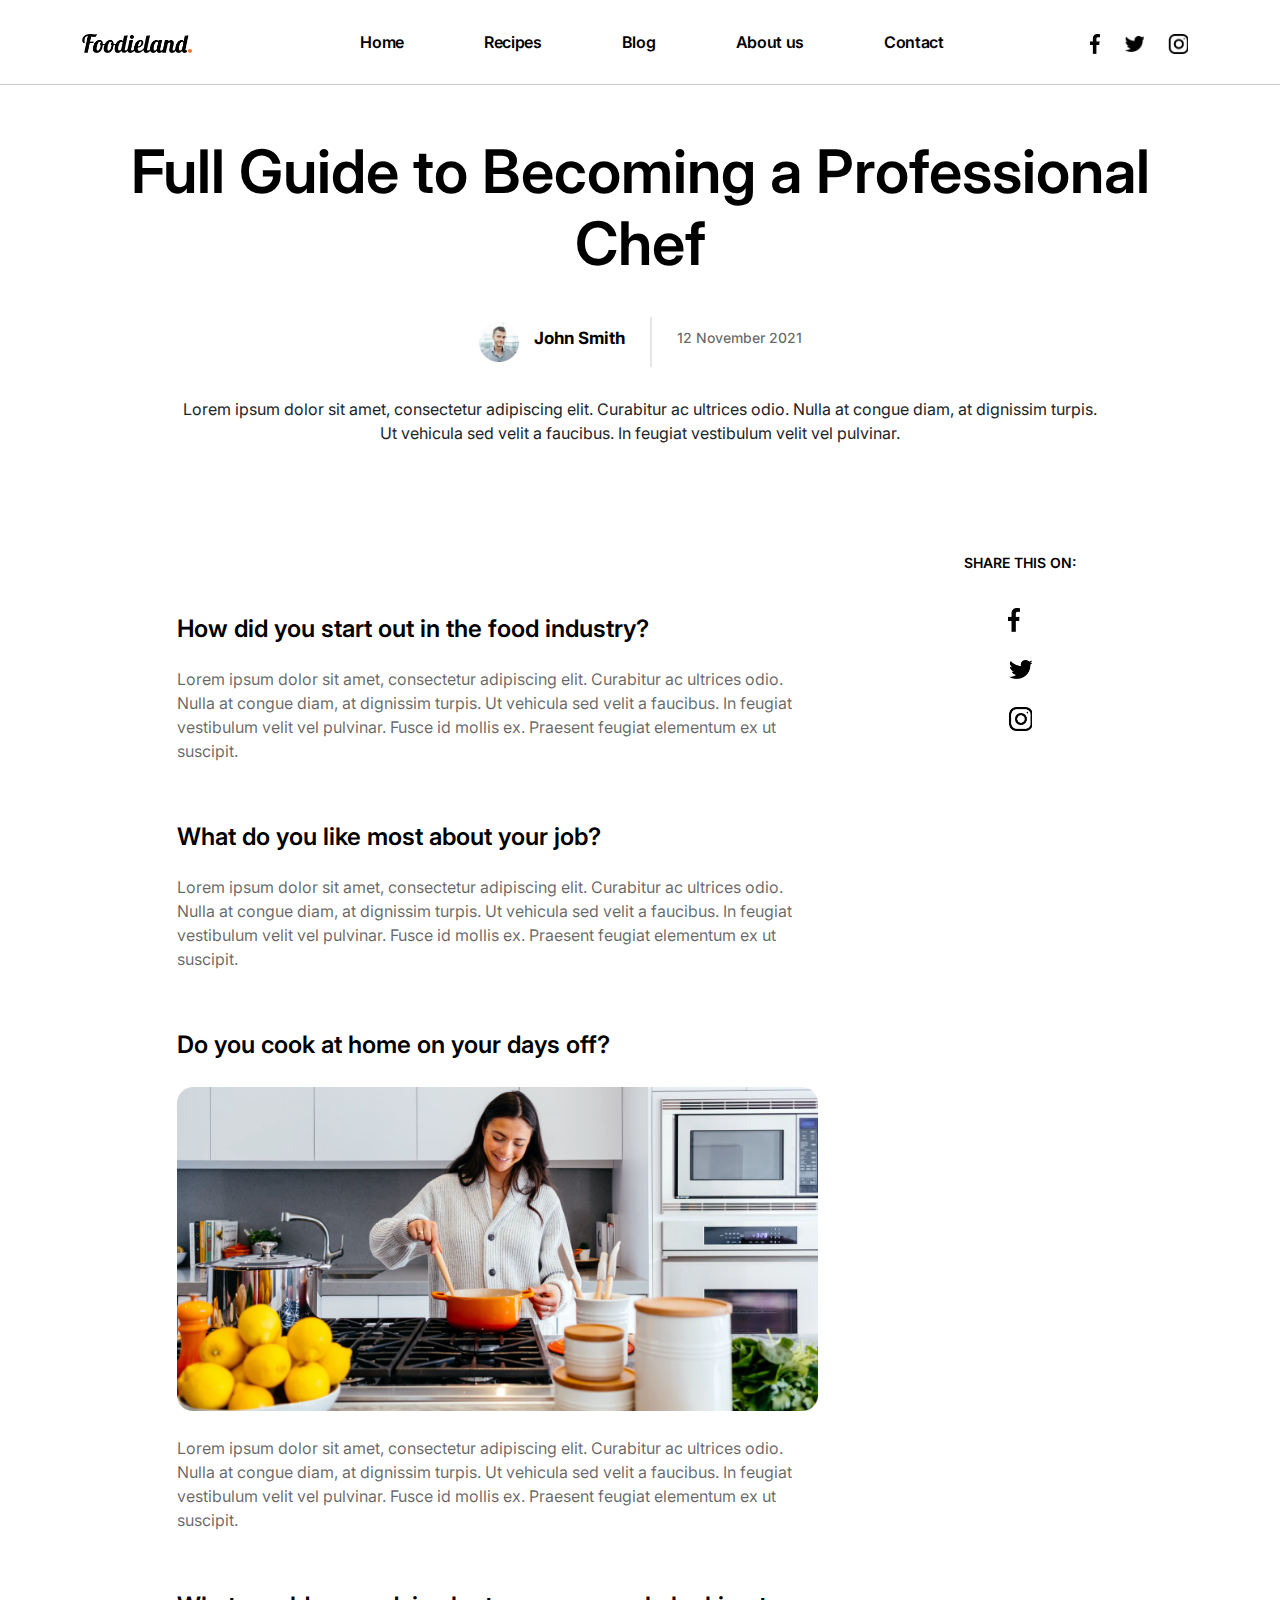
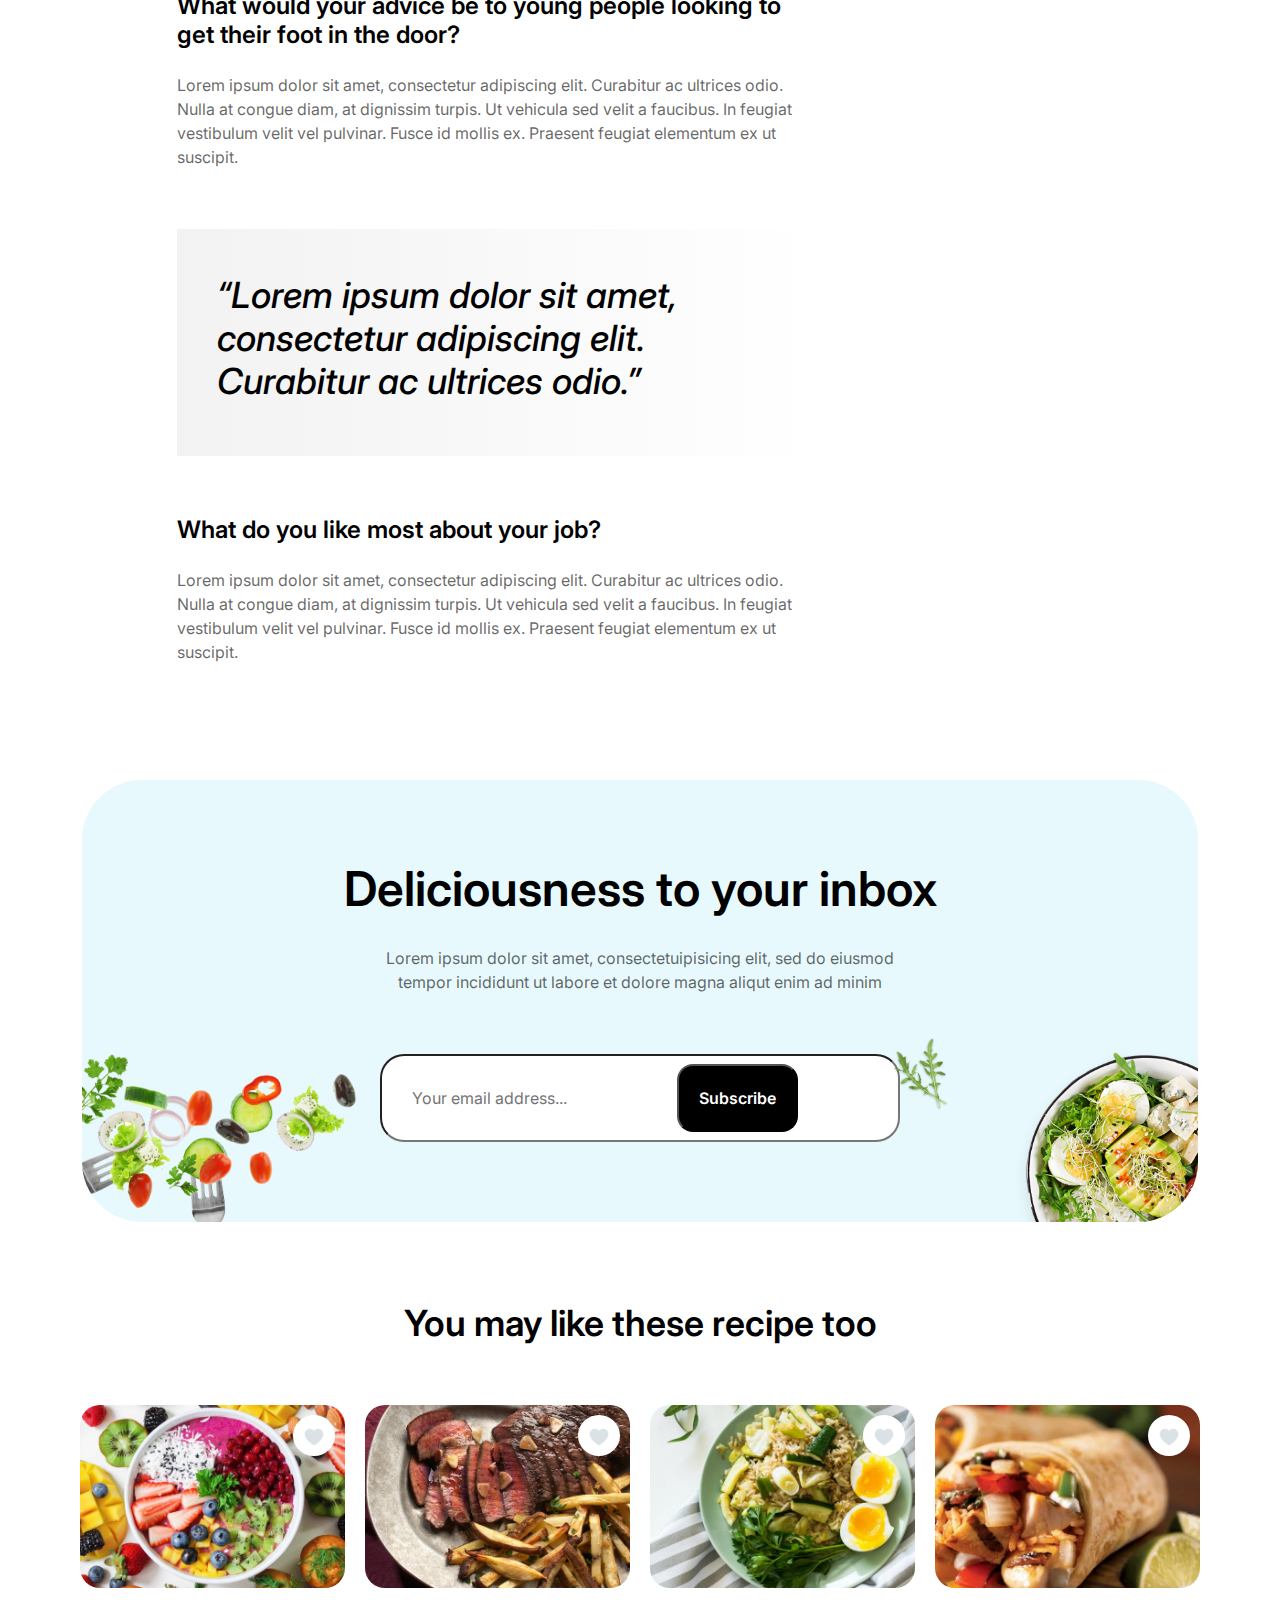
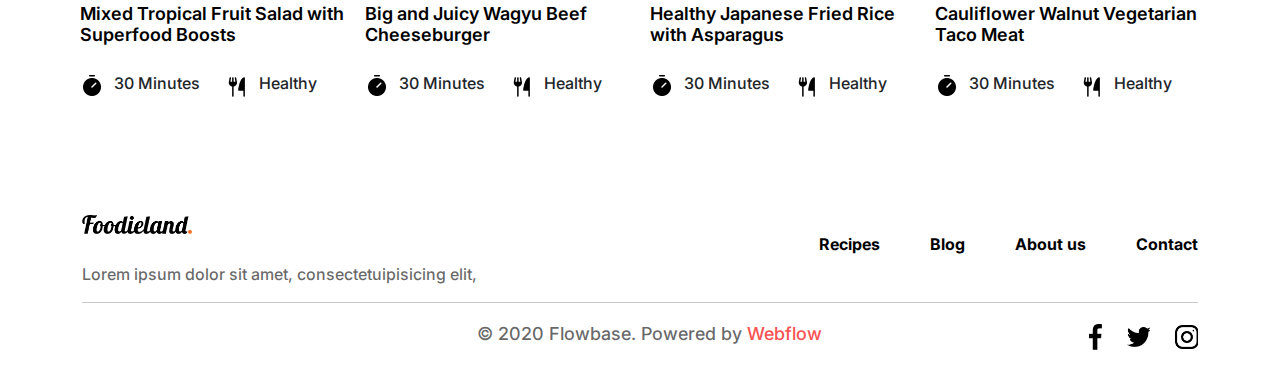
==== commit 263b5ce6: "Add form for input, change a to button" ====
--- a/about.html
+++ b/about.html
@@ -1,5 +1,6 @@
 <!DOCTYPE html>
 <html lang="en">
+
 <head>
     <meta charset="UTF-8">
     <meta http-equiv="X-UA-Compatible" content="IE=edge">
@@ -9,13 +10,14 @@
     <link rel="stylesheet" href="./css/bootstrap.min.css">
     <link rel="stylesheet" href="./css/main.css">
 </head>
+
 <body>
     <!-- Navbar Section -->
     <nav id="navbar-section">
         <div class="container">
             <div class="navbar-part">
                 <div class="navbar-logo">
-                    <a href="#"><img src="./images/main-logo.png" alt=""></a>
+                    <a href="./index.html"><img src="./images/main-logo.png" alt=""></a>
                 </div>
                 <div class="navbar-items-full">
                     <ul>
@@ -53,13 +55,15 @@
                 <h2>Full Guide to Becoming a Professional Chef</h2>
                 <div class="blog-list-boxes-text-past">
                     <div class="blog-list-boxes-text-photo-side">
-                    <img src="./images/john-smith.png" alt="">
-                    <h5>John Smith</h5>
+                        <img src="./images/john-smith.png" alt="">
+                        <h5>John Smith</h5>
                     </div>
                     <span></span>
                     <h6>12 November 2021</h6>
                 </div>
-                <p class="col-md-10">Lorem ipsum dolor sit amet, consectetur adipiscing elit. Curabitur ac ultrices odio. Nulla at congue diam, at dignissim turpis. Ut vehicula sed velit a faucibus. In feugiat vestibulum velit vel pulvinar.</p>
+                <p class="col-md-10">Lorem ipsum dolor sit amet, consectetur adipiscing elit. Curabitur ac ultrices
+                    odio. Nulla at congue diam, at dignissim turpis. Ut vehicula sed velit a faucibus. In feugiat
+                    vestibulum velit vel pulvinar.</p>
                 <img class="men-cooking-big" src="./images/man-cooking-big-photo.png" alt="">
             </div>
         </div>
@@ -74,27 +78,43 @@
                     <div class="about-underhero-part-left-full-box">
                         <div class="about-underhero-part-left-box">
                             <h2>How did you start out in the food industry?</h2>
-                            <p>Lorem ipsum dolor sit amet, consectetur adipiscing elit. Curabitur ac ultrices odio. Nulla at congue diam, at dignissim turpis. Ut vehicula sed velit a faucibus. In feugiat vestibulum velit vel pulvinar. Fusce id mollis ex. Praesent feugiat elementum ex ut suscipit.</p>
+                            <p>Lorem ipsum dolor sit amet, consectetur adipiscing elit. Curabitur ac ultrices odio.
+                                Nulla at congue diam, at dignissim turpis. Ut vehicula sed velit a faucibus. In feugiat
+                                vestibulum velit vel pulvinar. Fusce id mollis ex. Praesent feugiat elementum ex ut
+                                suscipit.</p>
                         </div>
                         <div class="about-underhero-part-left-box">
                             <h2>What do you like most about your job?</h2>
-                            <p>Lorem ipsum dolor sit amet, consectetur adipiscing elit. Curabitur ac ultrices odio. Nulla at congue diam, at dignissim turpis. Ut vehicula sed velit a faucibus. In feugiat vestibulum velit vel pulvinar. Fusce id mollis ex. Praesent feugiat elementum ex ut suscipit.</p>
+                            <p>Lorem ipsum dolor sit amet, consectetur adipiscing elit. Curabitur ac ultrices odio.
+                                Nulla at congue diam, at dignissim turpis. Ut vehicula sed velit a faucibus. In feugiat
+                                vestibulum velit vel pulvinar. Fusce id mollis ex. Praesent feugiat elementum ex ut
+                                suscipit.</p>
                         </div>
                         <div class="about-underhero-part-left-box">
                             <h2>Do you cook at home on your days off?</h2>
                             <img src="./images/woman-cooking-photo.png" alt="">
-                            <p>Lorem ipsum dolor sit amet, consectetur adipiscing elit. Curabitur ac ultrices odio. Nulla at congue diam, at dignissim turpis. Ut vehicula sed velit a faucibus. In feugiat vestibulum velit vel pulvinar. Fusce id mollis ex. Praesent feugiat elementum ex ut suscipit.</p>
+                            <p>Lorem ipsum dolor sit amet, consectetur adipiscing elit. Curabitur ac ultrices odio.
+                                Nulla at congue diam, at dignissim turpis. Ut vehicula sed velit a faucibus. In feugiat
+                                vestibulum velit vel pulvinar. Fusce id mollis ex. Praesent feugiat elementum ex ut
+                                suscipit.</p>
                         </div>
                         <div class="about-underhero-part-left-box">
                             <h2>What would your advice be to young people looking to get their foot in the door?</h2>
-                            <p>Lorem ipsum dolor sit amet, consectetur adipiscing elit. Curabitur ac ultrices odio. Nulla at congue diam, at dignissim turpis. Ut vehicula sed velit a faucibus. In feugiat vestibulum velit vel pulvinar. Fusce id mollis ex. Praesent feugiat elementum ex ut suscipit.</p>
+                            <p>Lorem ipsum dolor sit amet, consectetur adipiscing elit. Curabitur ac ultrices odio.
+                                Nulla at congue diam, at dignissim turpis. Ut vehicula sed velit a faucibus. In feugiat
+                                vestibulum velit vel pulvinar. Fusce id mollis ex. Praesent feugiat elementum ex ut
+                                suscipit.</p>
                         </div>
                         <div class="about-underhero-part-left-box about-aforizm">
-                            <h3>“Lorem ipsum dolor sit amet, consectetur adipiscing elit. Curabitur ac ultrices odio.”</h3>
+                            <h3>“Lorem ipsum dolor sit amet, consectetur adipiscing elit. Curabitur ac ultrices odio.”
+                            </h3>
                         </div>
                         <div class="about-underhero-part-left-box">
                             <h2>What do you like most about your job?</h2>
-                            <p>Lorem ipsum dolor sit amet, consectetur adipiscing elit. Curabitur ac ultrices odio. Nulla at congue diam, at dignissim turpis. Ut vehicula sed velit a faucibus. In feugiat vestibulum velit vel pulvinar. Fusce id mollis ex. Praesent feugiat elementum ex ut suscipit.</p>
+                            <p>Lorem ipsum dolor sit amet, consectetur adipiscing elit. Curabitur ac ultrices odio.
+                                Nulla at congue diam, at dignissim turpis. Ut vehicula sed velit a faucibus. In feugiat
+                                vestibulum velit vel pulvinar. Fusce id mollis ex. Praesent feugiat elementum ex ut
+                                suscipit.</p>
                         </div>
                     </div>
                 </div>
@@ -116,10 +136,14 @@
             <div class="main-over-footer-part">
                 <div class="main-over-footer-part-full">
                     <h2>Deliciousness to your inbox</h2>
-                    <p class="col-lg-6">Lorem ipsum dolor sit amet, consectetuipisicing elit, sed do eiusmod tempor incididunt ut labore et dolore magna aliqut enim ad minim </p>
+                    <p class="col-lg-6">Lorem ipsum dolor sit amet, consectetuipisicing elit, sed do eiusmod tempor
+                        incididunt ut labore et dolore magna aliqut enim ad minim </p>
                     <div class="main-over-footer-part-input-box">
-                        <input type="text" placeholder="Your email address...">
-                        <a href="#">Subscribe</a>
+                        <form action="https://echo.htmlacademy.ru/courses">
+                            <input type="email" name="Email for Subscribe" autocomplete="off"
+                                placeholder="Your email address..." required>
+                            <button type="submit">Subscribe</button>
+                        </form>
                     </div>
                     <div class="main-over-footer-part-photo">
                         <img src="./images/over-footer-left.png" alt="">
@@ -132,7 +156,7 @@
     </section>
     <!-- End of Main Over Footer -->
     <!-- Main Delicious Recipe Section -->
-     <section id="main-delicious-recipe-section">
+    <section id="main-delicious-recipe-section">
         <div class="container">
             <div class="main-dilicious-recipe-part">
                 <h2 class="recipe-main-delicious-text">You may like these recipe too</h2>
@@ -141,7 +165,8 @@
                         <div class="main-delcious-food-box-photo">
                             <img class="main-food-coll-photo" src="./images/delicious-img-1.png" alt="">
                             <div class="main-delcious-food-box-photo-like-icon" id="imgbtn2">
-                                <img class="main-delcious-food-box-photo-like-photo" src="./images/heart-icon.png" alt="">
+                                <img class="main-delcious-food-box-photo-like-photo" src="./images/heart-icon.png"
+                                    alt="">
                             </div>
                         </div>
                         <h2>Mixed Tropical Fruit Salad with Superfood Boosts </h2>
@@ -160,7 +185,8 @@
                         <div class="main-delcious-food-box-photo">
                             <img class="main-food-coll-photo" src="./images/delicious-img-2.png" alt="">
                             <div class="main-delcious-food-box-photo-like-icon" id="imgbtn2">
-                                <img class="main-delcious-food-box-photo-like-photo" src="./images/heart-icon.png" alt="">
+                                <img class="main-delcious-food-box-photo-like-photo" src="./images/heart-icon.png"
+                                    alt="">
                             </div>
                         </div>
                         <h2>Big and Juicy Wagyu Beef Cheeseburger</h2>
@@ -179,7 +205,8 @@
                         <div class="main-delcious-food-box-photo">
                             <img class="main-food-coll-photo" src="./images/delicious-img-3.png" alt="">
                             <div class="main-delcious-food-box-photo-like-icon" id="imgbtn2">
-                                <img class="main-delcious-food-box-photo-like-photo" src="./images/heart-icon.png" alt="">
+                                <img class="main-delcious-food-box-photo-like-photo" src="./images/heart-icon.png"
+                                    alt="">
                             </div>
                         </div>
                         <h2>Healthy Japanese Fried Rice with Asparagus</h2>
@@ -195,10 +222,11 @@
                         </div>
                     </div>
                     <div class="main-delcious-food-box col-md-6 col-lg-3">
-                        <div class="main-delcious-food-box-photo" >
+                        <div class="main-delcious-food-box-photo">
                             <img class="main-food-coll-photo" src="./images/delicious-img-4.png" alt="">
-                            <div class="main-delcious-food-box-photo-like-icon" id="imgbtn2" >
-                                <img class="main-delcious-food-box-photo-like-photo" src="./images/heart-icon.png" alt="">
+                            <div class="main-delcious-food-box-photo-like-icon" id="imgbtn2">
+                                <img class="main-delcious-food-box-photo-like-photo" src="./images/heart-icon.png"
+                                    alt="">
                             </div>
                         </div>
                         <h2>Cauliflower Walnut Vegetarian Taco Meat</h2>
@@ -224,22 +252,22 @@
             <div class="footer-part">
                 <div class="footer-part-up">
                     <div class="footer-part-up-left">
-                        <a href="index.html"><img src="./images/main-logo.png" alt=""></a>
+                        <a href="./index.html"><img src="./images/main-logo.png" alt=""></a>
                         <h4>Lorem ipsum dolor sit amet, consectetuipisicing elit, </h4>
                     </div>
                     <div class="footer-part-up-right">
                         <ul>
                             <li>
-                                <a href="recipe.html">Recipes</a>
+                                <a href="./recipe.html">Recipes</a>
                             </li>
                             <li>
-                                <a href="blog.html">Blog</a>
+                                <a href="./blog.html">Blog</a>
                             </li>
                             <li>
-                                <a href="about.html">About us</a>
+                                <a href="./about.html">About us</a>
                             </li>
                             <li>
-                                <a href="contact.html">Contact</a>
+                                <a href="./contact.html">Contact</a>
                             </li>
                         </ul>
                     </div>
@@ -259,15 +287,6 @@
         </div>
     </footer>
     <!-- End of Footer Section -->
-    
-
-
-
-
-
-
-
-
 
     <script src="https://unpkg.com/aos@2.3.1/dist/aos.js"></script>
     <script>
@@ -278,4 +297,5 @@
     <script src="./js/bootstrap.bundle.min.js"></script>
     <script src="./js/main.js"></script>
 </body>
+
 </html>--- a/css/main.css
+++ b/css/main.css
@@ -1251,7 +1251,7 @@
     width: 520px;
 }
 
-.main-over-footer-part-input-box a{
+.main-over-footer-part-input-box button{
     background: #000;
     text-decoration: none;
     color: #fff;
@@ -1259,11 +1259,12 @@
     padding: 20px;
     position: absolute;
     right: 400px;
-    top: 12px;
-    font-weight: 600;
-}
-
-.main-over-footer-part-input-box a:hover {
+    top: 10px;
+    font-weight: 600;
+    transition: .5s;
+}
+
+.main-over-footer-part-input-box button:hover {
     background: #3897F0;
     color: #000;
     font-weight: 600;
@@ -1314,10 +1315,10 @@
         padding: 20px;
     }
     
-    .main-over-footer-part-input-box a{
+    .main-over-footer-part-input-box button{
         padding: 15px 20px;
         right: 15px;
-        top: 7px;
+        top: 5px;
     }
 
     .main-over-footer-part-photo img:nth-child(1), .main-over-footer-part-photo img:nth-child(2) ,.main-over-footer-part-photo img:nth-child(3) {
@@ -1343,10 +1344,10 @@
         padding: 22px;
     }
     
-    .main-over-footer-part-input-box a{
+    .main-over-footer-part-input-box button{
         padding: 15px;
         right: 95px;
-        top: 9px;
+        top: 7px;
     }
 
     .main-over-footer-part-photo img:nth-child(1), .main-over-footer-part-photo img:nth-child(2), .main-over-footer-part-photo img:nth-child(3) {
@@ -2003,12 +2004,12 @@
     padding: 20px 0 40px 0;
 }
 
-.blog-hero-unput-box {
+.blog-hero-input-box {
     position: relative;
     display: inline-block;
 }
 
-.blog-hero-unput-box input {
+.blog-hero-input-box input {
     width: 700px;
     padding: 25px 20px;;
     background: #FFFFFF;
@@ -2017,7 +2018,7 @@
     outline: none;
 }
 
-.blog-hero-unput-box a {
+.blog-hero-input-box button {
     text-decoration: none;
     font-weight: 600;
     font-size: 14px;
@@ -2026,7 +2027,7 @@
     padding: 20px 50px;
     border-radius: 24px;
     position: absolute;
-    top: 7.5px;
+    top: 5.5px;
     right: 7px;
 }
 
@@ -2043,16 +2044,16 @@
         padding: 15px 0 20px 0;
     }
     
-    .blog-hero-unput-box {
+    .blog-hero-input-box {
         display: inline-block;
     }
     
-    .blog-hero-unput-box input {
+    .blog-hero-input-box input {
         width: 370px;
         padding: 15px 10px;
     }
     
-    .blog-hero-unput-box a {
+    .blog-hero-input-box button {
         padding: 10px 20px;
     }
 }
@@ -2070,8 +2071,8 @@
         padding: 20px 0 30px 0;
     }
     
-    .blog-hero-unput-box a {
-        top: 6.5px;
+    .blog-hero-input-box button {
+        top: 5px;
     }
 }
 /* End of Blog Hero Section */
@@ -2437,22 +2438,24 @@
 }
 
 .contact-hero-main-right-top-input-box input, 
-.contact-hero-main-right-past input {
+.contact-hero-main-right-past textarea {
+    width: 380px;
+    border: 1px solid rgba(0, 0, 0, 0.1);
+    border-radius: 16px;
+    opacity: 0.8;
+    background: #FFFFFF;
     font-size: 14px;
     color: rgba(0, 0, 0, 0.6);
-    opacity: 0.8;
+    margin: 10px 20px 0 30px;
     padding: 18px 0px 18px 20px;
-    background: #FFFFFF;
-    border: 1px solid rgba(0, 0, 0, 0.1);
-    border-radius: 16px;
-    width: 380px;
-    margin: 10px 20px 0 30px;
     outline: none;
 } 
 
-.contact-hero-main-right-past input {
+.contact-hero-main-right-past textarea{
     width: 810px;
-    padding: 18px 0 150px 20px;
+    height: 200px;
+    resize: none;
+    padding: 20px;
 }
 
 .contact-submit-box {
@@ -2503,12 +2506,12 @@
     }
     
     .contact-hero-main-right-top-input-box input, 
-    .contact-hero-main-right-past input {
+    .contact-hero-main-right-past textarea{
         width: 340px;
         margin: 0 ;
     } 
     
-    .contact-hero-main-right-past input {
+    .contact-hero-main-right-past textarea {
         width: 100%;
     }
 
@@ -2544,12 +2547,12 @@
     }
     
     .contact-hero-main-right-top-input-box input, 
-    .contact-hero-main-right-past input {
+    .contact-hero-main-right-past textarea {
         width: 320px;
         margin: 10px 20px 0 0px;
     } 
     
-    .contact-hero-main-right-past input {
+    .contact-hero-main-right-past textarea{
         width: 660px;
     }
     
